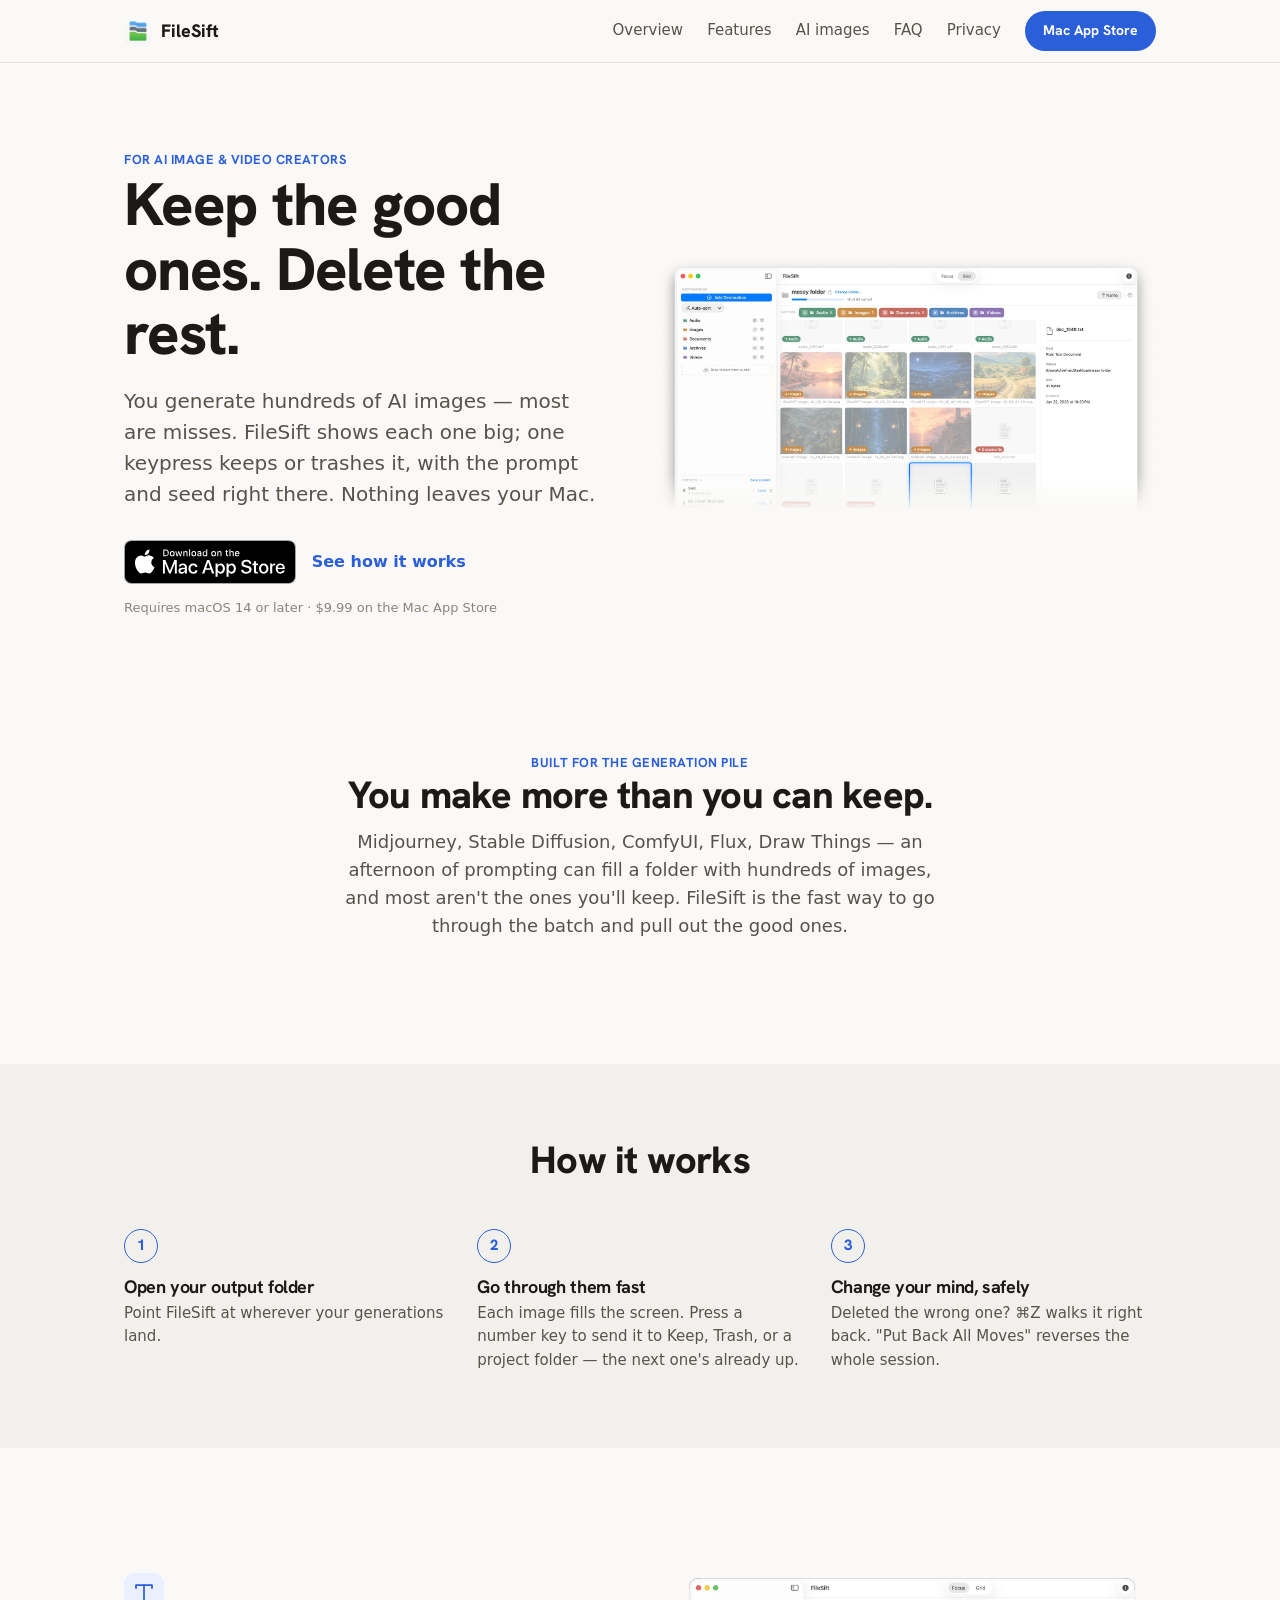
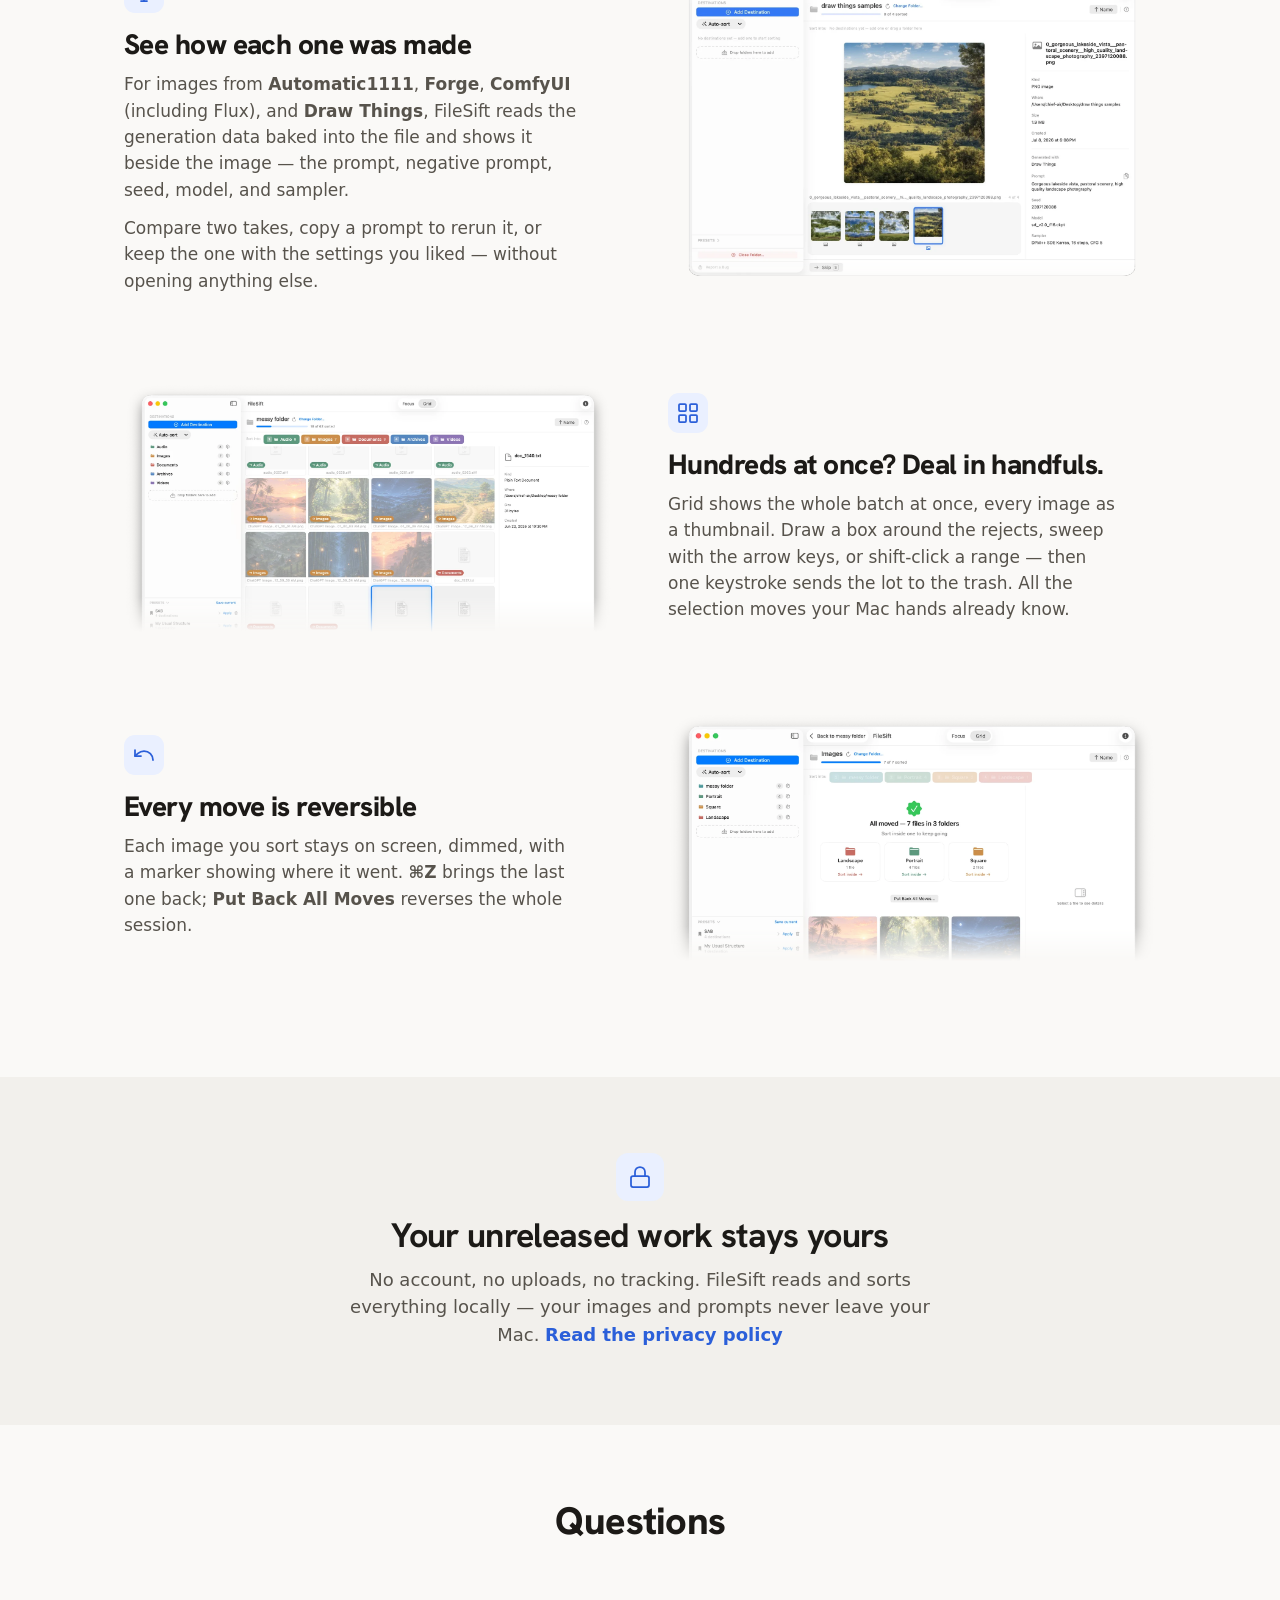
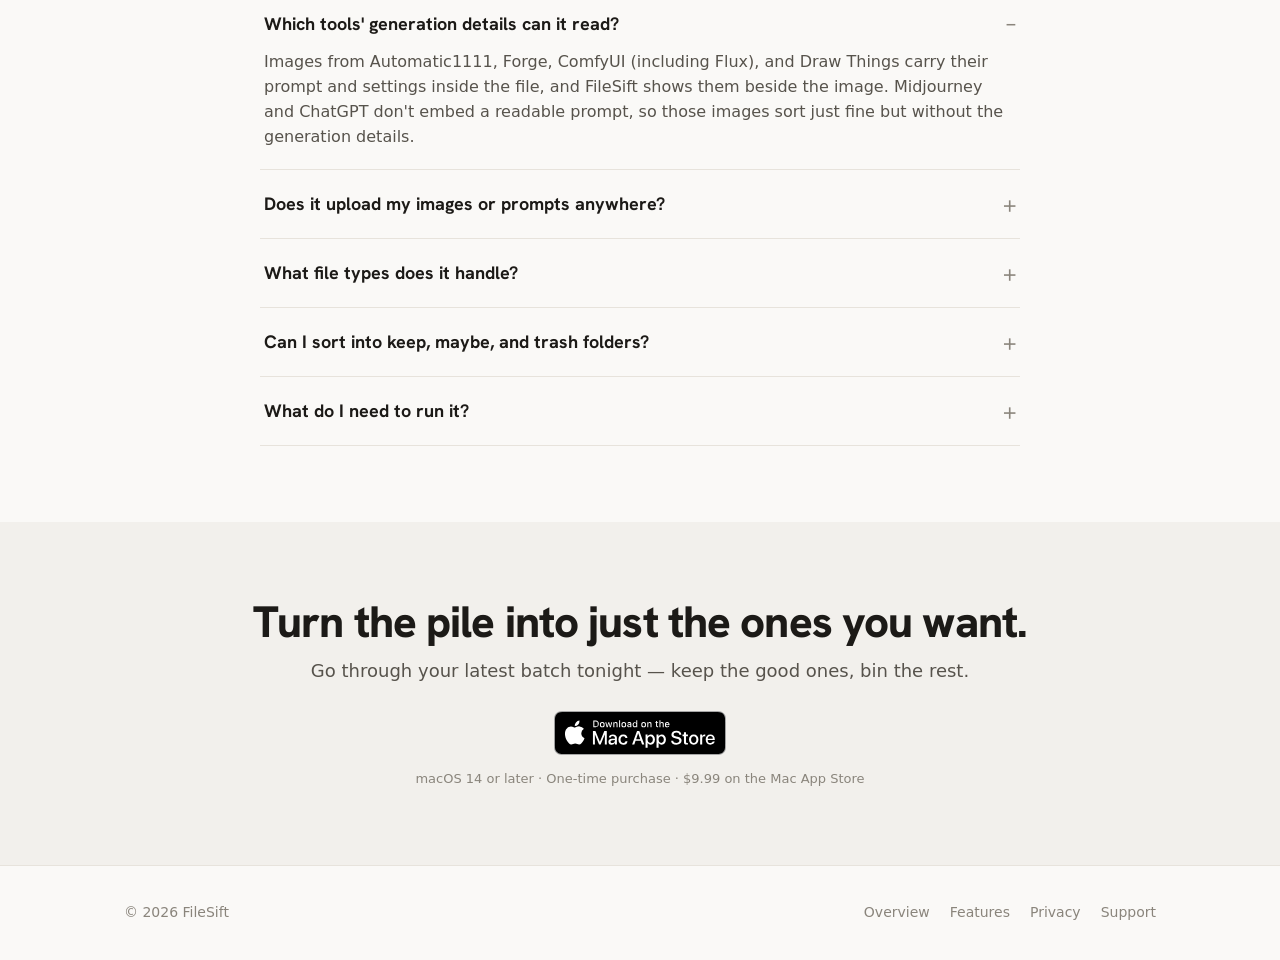
==== ai-generations.html @ 31d43a16 "Publish AI-images landing page + nav link + sitemap entry Co-Authored-By: Claude Fable 5 <noreply@an" ====
<!DOCTYPE html>
<html lang="en">
<head>
<meta charset="UTF-8">
<meta name="viewport" content="width=device-width, initial-scale=1.0">
<title>FileSift — Sort your AI image generations on your Mac</title>
<meta name="description" content="A fast Mac app for going through AI image generations: keep the good ones, delete the rest with a keypress, and see each image's prompt, seed, and model as you go. Works with Automatic1111, ComfyUI, and Draw Things.">
<meta property="og:title" content="Sort your AI image generations on your Mac — FileSift">
<meta property="og:description" content="Keep the good ones, delete the rest — one keypress each, with the prompt and seed right there. Nothing leaves your Mac.">
<meta property="og:type" content="website">
<meta property="og:url" content="https://filesiftapp.com/ai-generations.html">
<meta property="og:image" content="https://filesiftapp.com/icon.png">
<link rel="canonical" href="https://filesiftapp.com/ai-generations.html">
<link rel="icon" href="favicon.ico" sizes="any">
<link rel="icon" type="image/png" sizes="32x32" href="favicon-32x32.png">
<link rel="icon" type="image/png" sizes="16x16" href="favicon-16x16.png">
<link rel="apple-touch-icon" href="apple-touch-icon.png">
<link rel="manifest" href="site.webmanifest">
<link rel="preconnect" href="https://fonts.googleapis.com">
<link rel="preconnect" href="https://fonts.gstatic.com" crossorigin>
<link href="https://fonts.googleapis.com/css2?family=Hanken+Grotesk:wght@500;600;700;800&display=swap" rel="stylesheet">
<link rel="stylesheet" href="styles.css">
<script type="application/ld+json">
{
  "@context": "https://schema.org",
  "@type": "FAQPage",
  "mainEntity": [
    {
      "@type": "Question",
      "name": "Which tools' generation details can it read?",
      "acceptedAnswer": {
        "@type": "Answer",
        "text": "Images from Automatic1111, Forge, ComfyUI (including Flux), and Draw Things carry their prompt and settings inside the file, and FileSift shows them beside the image. Midjourney and ChatGPT don't embed a readable prompt, so those images sort just fine but without the generation details."
      }
    },
    {
      "@type": "Question",
      "name": "Does it upload my images or prompts anywhere?",
      "acceptedAnswer": {
        "@type": "Answer",
        "text": "No. Everything is read and sorted on your Mac. Nothing is sent, tracked, or stored off your device — your prompts and unreleased work stay yours."
      }
    },
    {
      "@type": "Question",
      "name": "What file types does it handle?",
      "acceptedAnswer": {
        "@type": "Answer",
        "text": "PNG and JPEG generations with rich previews, plus video (MP4/MOV) and any other file that happens to be in the folder."
      }
    },
    {
      "@type": "Question",
      "name": "Can I sort into keep, maybe, and trash folders?",
      "acceptedAnswer": {
        "@type": "Answer",
        "text": "Yes. Set up your destination folders once (you can save them as a preset), then a single number key sends each image where it goes."
      }
    },
    {
      "@type": "Question",
      "name": "What do I need to run it?",
      "acceptedAnswer": {
        "@type": "Answer",
        "text": "A Mac running macOS 14 (Sonoma) or later."
      }
    }
  ]
}
</script>
</head>
<body>

<header class="nav">
  <div class="wrap">
    <a class="brand" href="/">
      <img class="brand-icon" src="icon.png" width="28" height="28" alt="">
      FileSift
    </a>
    <nav>
      <a href="index.html">Overview</a>
      <a href="features.html">Features</a>
      <a href="ai-generations.html" aria-current="page">AI images</a>
      <a href="#faq">FAQ</a>
      <a href="privacy.html">Privacy</a>
      <a class="btn small" href="https://apps.apple.com/us/app/filesift/id6783454559" target="_blank" rel="noopener">Mac App Store</a>
    </nav>
  </div>
</header>

<main>
  <!-- Hero -->
  <section class="hero">
    <div class="wrap">
      <div>
        <span class="eyebrow">For AI image &amp; video creators</span>
        <h1>Keep the good ones. Delete the rest.</h1>
        <p class="sub">You generate hundreds of AI images — most are misses. FileSift shows each one big; one keypress keeps or trashes it, with the prompt and seed right there. Nothing leaves your Mac.</p>
        <div class="cta" id="download">
          <a class="mas-badge" href="https://apps.apple.com/us/app/filesift/id6783454559" aria-label="Download FileSift on the Mac App Store" target="_blank" rel="noopener">
          <picture>
            <source srcset="img/mac-app-store-white.svg" media="(prefers-color-scheme: dark)">
            <img src="img/mac-app-store-black.svg" alt="Download on the Mac App Store" width="156" height="40">
          </picture>
        </a>
          <a class="link-arrow" href="#how">See how it works</a>
        </div>
        <p class="note">Requires macOS 14 or later · $9.99 on the Mac App Store</p>
      </div>

      <div>
        <img class="appshot" src="shot-grid.webp" alt="FileSift in Grid view — a folder of AI-generated images shown as a grid of thumbnails, several already sorted and dimmed with markers showing where each went">
      </div>
    </div>
  </section>

  <!-- Intro: the pile -->
  <section id="ways">
    <div class="wrap">
      <div class="section-head">
        <span class="eyebrow">Built for the generation pile</span>
        <h2>You make more than you can keep.</h2>
        <p>Midjourney, Stable Diffusion, ComfyUI, Flux, Draw Things — an afternoon of prompting can fill a folder with hundreds of images, and most aren't the ones you'll keep. FileSift is the fast way to go through the batch and pull out the good ones.</p>
      </div>
    </div>
  </section>

  <!-- How it works -->
  <section id="how" class="alt">
    <div class="wrap">
      <div class="section-head"><h2>How it works</h2></div>
      <div class="steps">
        <div class="step"><div class="num">1</div><h3>Open your output folder</h3><p>Point FileSift at wherever your generations land.</p></div>
        <div class="step"><div class="num">2</div><h3>Go through them fast</h3><p>Each image fills the screen. Press a number key to send it to Keep, Trash, or a project folder — the next one's already up.</p></div>
        <div class="step"><div class="num">3</div><h3>Change your mind, safely</h3><p>Deleted the wrong one? ⌘Z walks it right back. "Put Back All Moves" reverses the whole session.</p></div>
      </div>
    </div>
  </section>

  <!-- Value rows -->
  <section>
    <div class="wrap">
      <!-- THE differentiator -->
      <div class="row">
        <div class="row-text">
          <div class="ic"><svg class="icon" viewBox="0 0 24 24"><path d="M4 7V4h16v3"/><path d="M9 20h6"/><path d="M12 4v16"/></svg></div>
          <h3>See how each one was made</h3>
          <p>For images from <strong>Automatic1111</strong>, <strong>Forge</strong>, <strong>ComfyUI</strong> (including Flux), and <strong>Draw Things</strong>, FileSift reads the generation data baked into the file and shows it beside the image — the prompt, negative prompt, seed, model, and sampler.</p>
          <p>Compare two takes, copy a prompt to rerun it, or keep the one with the settings you liked — without opening anything else.</p>
        </div>
        <div class="row-visual"><img class="appshot" src="shot-metadata.webp" alt="FileSift in Focus view — a landscape generated in Draw Things shown large, with a 'Generated with' panel beside it listing the prompt, seed, model, and sampler"></div>
      </div>

      <div class="row">
        <div class="row-text">
          <div class="ic"><svg class="icon" viewBox="0 0 24 24"><rect width="7" height="7" x="3" y="3" rx="1"/><rect width="7" height="7" x="14" y="3" rx="1"/><rect width="7" height="7" x="14" y="14" rx="1"/><rect width="7" height="7" x="3" y="14" rx="1"/></svg></div>
          <h3>Hundreds at once? Deal in handfuls.</h3>
          <p>Grid shows the whole batch at once, every image as a thumbnail. Draw a box around the rejects, sweep with the arrow keys, or shift-click a range — then one keystroke sends the lot to the trash. All the selection moves your Mac hands already know.</p>
        </div>
        <div class="row-visual"><img class="appshot" src="shot-grid.webp" alt="FileSift in Grid view — AI generations shown as a grid of thumbnails, a group selected and about to be sorted in one move"></div>
      </div>

      <div class="row">
        <div class="row-text">
          <div class="ic"><svg class="icon" viewBox="0 0 24 24"><path d="M3 7v6h6"/><path d="M21 17a9 9 0 0 0-9-9 9 9 0 0 0-6 2.3L3 13"/></svg></div>
          <h3>Every move is reversible</h3>
          <p>Each image you sort stays on screen, dimmed, with a marker showing where it went. <strong>⌘Z</strong> brings the last one back; <strong>Put Back All Moves</strong> reverses the whole session.</p>
        </div>
        <div class="row-visual"><img class="appshot" src="shot-done.webp" alt="FileSift showing 'All moved' with folder cards above the dimmed markers of the sorted images"></div>
      </div>
    </div>
  </section>

  <!-- Privacy -->
  <section class="alt">
    <div class="wrap privacy">
      <div class="ic"><svg class="icon" viewBox="0 0 24 24"><rect width="18" height="11" x="3" y="11" rx="2"/><path d="M7 11V7a5 5 0 0 1 10 0v4"/></svg></div>
      <h2>Your unreleased work stays yours</h2>
      <p>No account, no uploads, no tracking. FileSift reads and sorts everything locally — your images and prompts never leave your Mac. <a class="link-arrow" href="privacy.html">Read the privacy policy</a></p>
    </div>
  </section>

  <!-- FAQ -->
  <section id="faq">
    <div class="wrap">
      <div class="section-head"><h2>Questions</h2></div>
      <div class="faq">
        <details open><summary>Which tools' generation details can it read?</summary><p>Images from Automatic1111, Forge, ComfyUI (including Flux), and Draw Things carry their prompt and settings inside the file, and FileSift shows them beside the image. Midjourney and ChatGPT don't embed a readable prompt, so those images sort just fine but without the generation details.</p></details>
        <details><summary>Does it upload my images or prompts anywhere?</summary><p>No. Everything is read and sorted on your Mac. Nothing is sent, tracked, or stored off your device — your prompts and unreleased work stay yours.</p></details>
        <details><summary>What file types does it handle?</summary><p>PNG and JPEG generations with rich previews, plus video (MP4/MOV) and any other file that happens to be in the folder.</p></details>
        <details><summary>Can I sort into keep, maybe, and trash folders?</summary><p>Yes. Set up your destination folders once (you can save them as a preset), then a single number key sends each image where it goes.</p></details>
        <details><summary>What do I need to run it?</summary><p>A Mac running macOS 14 (Sonoma) or later.</p></details>
      </div>
    </div>
  </section>

  <!-- Final CTA -->
  <section class="alt">
    <div class="wrap final">
      <h2>Turn the pile into just the ones you want.</h2>
      <p>Go through your latest batch tonight — keep the good ones, bin the rest.</p>
      <div class="cta">
        <a class="mas-badge" href="https://apps.apple.com/us/app/filesift/id6783454559" aria-label="Download FileSift on the Mac App Store" target="_blank" rel="noopener">
          <picture>
            <source srcset="img/mac-app-store-white.svg" media="(prefers-color-scheme: dark)">
            <img src="img/mac-app-store-black.svg" alt="Download on the Mac App Store" width="156" height="40">
          </picture>
        </a>
      </div>
      <p class="note">macOS 14 or later · One-time purchase · $9.99 on the Mac App Store</p>
    </div>
  </section>
</main>

<footer class="site">
  <div class="wrap">
    <span>© 2026 FileSift</span>
    <nav>
      <a href="index.html">Overview</a>
      <a href="features.html">Features</a>
      <a href="privacy.html">Privacy</a>
      <a href="mailto:filesiftapp@fastmail.com">Support</a>
    </nav>
  </div>
</footer>

</body>
</html>
---- styles.css ----
/* FileSift marketing site — calm & native, flat single-blue accent.
   See FileSift-Web-Design-System.md. No gradients, no emoji icons. */
:root {
  --paper: #FAF9F7;
  --surface: #FFFFFF;
  --surface-alt: #F2F0EC;
  --ink: #1C1A17;
  --ink-soft: #57534C;
  --ink-faint: #8A857C;
  --line: #E7E3DC;
  --accent: #2B5FD9;
  --accent-press: #1F49B0;
  --accent-wash: #EAF0FF;
  --radius: 16px;
  --radius-sm: 12px;
  --maxw: 1080px;
  --shadow-sm: 0 1px 2px rgba(20,18,15,.06);
  --shadow-card: 0 1px 3px rgba(20,18,15,.06), 0 10px 30px rgba(20,18,15,.06);
  --font-display: "Hanken Grotesk", -apple-system, system-ui, sans-serif;
  --font-body: -apple-system, BlinkMacSystemFont, "SF Pro Text", system-ui, sans-serif;
}
@media (prefers-color-scheme: dark) {
  :root {
    --paper: #141312; --surface: #1C1B19; --surface-alt: #211F1C;
    --ink: #F3F1EC; --ink-soft: #B8B4AC; --ink-faint: #8A8077;
    --line: #312E2A; --accent: #5B86F0; --accent-press: #3E6BDB; --accent-wash: #1A2540;
    --shadow-card: 0 1px 3px rgba(0,0,0,.4), 0 10px 30px rgba(0,0,0,.45);
  }
}
* { box-sizing: border-box; margin: 0; padding: 0; }
html { scroll-behavior: smooth; }
body {
  font-family: var(--font-body); background: var(--paper); color: var(--ink);
  line-height: 1.55; -webkit-font-smoothing: antialiased; text-rendering: optimizeLegibility;
}
a { color: inherit; text-decoration: none; }
h1, h2, h3 { font-family: var(--font-display); letter-spacing: -0.02em; line-height: 1.08; font-weight: 700; }
.wrap { max-width: var(--maxw); margin: 0 auto; padding: 0 24px; }
.eyebrow { font-family: var(--font-display); font-weight: 700; font-size: 13px; letter-spacing: .04em; text-transform: uppercase; color: var(--accent); }

/* icons */
.icon { width: 24px; height: 24px; stroke: currentColor; stroke-width: 1.75; fill: none; stroke-linecap: round; stroke-linejoin: round; }

/* nav */
header.nav { position: sticky; top: 0; z-index: 50; background: color-mix(in srgb, var(--paper) 82%, transparent); backdrop-filter: saturate(180%) blur(12px); -webkit-backdrop-filter: saturate(180%) blur(12px); border-bottom: 1px solid var(--line); }
.nav .wrap { display: flex; align-items: center; gap: 20px; height: 62px; min-width: 0; }
.brand { display: flex; align-items: center; gap: 9px; flex-shrink: 0; margin-right: auto; font-family: var(--font-display); font-weight: 800; font-size: 18px; }
.brand-icon { width: 28px; height: 28px; border-radius: 7px; display: block; }
.nav nav { margin-left: auto; display: flex; gap: 24px; align-items: center; }
.nav nav a:not(.btn) { color: var(--ink-soft); font-size: 15px; font-weight: 500; }
.nav nav a:not(.btn):hover { color: var(--ink); }
/* On narrow screens the brand + two links + CTA cram the fixed-height row.
   Drop the secondary text links and keep brand + the Mac App Store button. */
@media (max-width: 860px) {
  .nav .wrap { gap: 10px; }
  .nav nav { gap: 12px; margin-left: 0; }
  /* Drop the text links; keep brand + the App Store button, which stays on one line. */
  .nav nav a:not(.btn) { display: none; }
}
@media (max-width: 480px) {
  /* On phones even brand + pill can overflow; the hero badge is the CTA here. */
  .nav nav a.btn { display: none; }
}

/* buttons */
.btn { display: inline-flex; align-items: center; gap: 8px; font-family: var(--font-display); font-weight: 700; font-size: 15px; padding: 11px 20px; border-radius: 980px; background: var(--accent); color: #fff; white-space: nowrap; flex-shrink: 0; transition: background .15s, transform .08s; }
.btn:hover { background: var(--accent-press); }
.btn:active { transform: scale(.98); }
.btn.small { padding: 9px 18px; font-size: 14px; }
.link-arrow { color: var(--accent); font-weight: 600; display: inline-flex; align-items: center; gap: 5px; }
.link-arrow:hover { gap: 9px; }
a:focus-visible, button:focus-visible { outline: 2px solid var(--accent); outline-offset: 3px; border-radius: 6px; }

/* Mac App Store badge — official Apple lockup (black on light, white on dark) */
.mas-badge { display: inline-flex; }
.mas-badge img { height: 44px; width: auto; display: block; }
@media (max-width: 400px) { .mas-badge img { height: 40px; } }

/* hero */
.hero { padding: 84px 0 56px; }
.hero .wrap { display: grid; grid-template-columns: 1fr 1.05fr; gap: 56px; align-items: center; }
.hero h1 { font-size: clamp(40px, 5.2vw, 60px); font-weight: 800; }
.hero p.sub { font-size: clamp(17px, 1.6vw, 20px); color: var(--ink-soft); margin-top: 20px; max-width: 46ch; }
.hero .cta { margin-top: 30px; display: flex; gap: 16px; align-items: center; flex-wrap: wrap; }
.hero .note { margin-top: 14px; font-size: 13px; color: var(--ink-faint); }
@media (max-width: 820px) { .hero .wrap { grid-template-columns: 1fr; gap: 36px; } .hero { padding: 56px 0 40px; } }

/* window-framed visual */
.shot { border-radius: 14px; border: 1px solid var(--line); box-shadow: var(--shadow-card); overflow: hidden; background: var(--surface); }
.shot svg, .shot img { display: block; width: 100%; height: auto; }
.shot-cap { text-align: center; font-size: 12px; color: var(--ink-faint); margin-top: 10px; }
/* full-window screenshots carry their own macOS shadow + rounded corners, so they
   float directly on the page rather than sitting in the bordered .shot frame */
.appshot { display: block; width: 100%; height: auto;
  /* The captures are wide window crops that end mid-content; fade the hard bottom
     edge into the page so it reads as "peeking up," not clipped. */
  -webkit-mask-image: linear-gradient(to bottom, #000 86%, transparent 100%);
          mask-image: linear-gradient(to bottom, #000 86%, transparent 100%); }

/* sections */
section { padding: 76px 0; }
section.alt { background: var(--surface-alt); }
.section-head { max-width: 60ch; margin: 0 auto 48px; text-align: center; }
.section-head h2 { font-size: clamp(28px, 3.4vw, 38px); font-weight: 800; }
.section-head p { color: var(--ink-soft); font-size: 18px; margin-top: 12px; }

/* two-ways (move or tag) */
.duo { display: grid; grid-template-columns: 1fr 1fr; gap: 24px; }
.duo .panel { background: var(--surface); border: 1px solid var(--line); border-radius: var(--radius); padding: 32px; box-shadow: var(--shadow-sm); }
.duo .ic { width: 46px; height: 46px; border-radius: 12px; background: var(--accent-wash); color: var(--accent); display: grid; place-items: center; margin-bottom: 18px; }
.duo h3 { font-size: 21px; }
.duo p { color: var(--ink-soft); margin-top: 10px; font-size: 16px; }
@media (max-width: 720px) { .duo { grid-template-columns: 1fr; } }

/* steps */
.steps { display: grid; grid-template-columns: repeat(3, 1fr); gap: 28px; }
.step .num { font-family: var(--font-display); font-weight: 800; font-size: 15px; color: var(--accent); width: 34px; height: 34px; border: 1.5px solid var(--accent); border-radius: 50%; display: grid; place-items: center; margin-bottom: 14px; }
.step h3 { font-size: 18px; }
.step p { color: var(--ink-soft); margin-top: 6px; font-size: 15px; }
@media (max-width: 720px) { .steps { grid-template-columns: 1fr; gap: 22px; } }

/* feature rows (alternating) */
.row { display: grid; grid-template-columns: 1fr 1fr; gap: 56px; align-items: center; padding: 40px 0; }
.row:nth-child(even) .row-text { order: 2; }
.row .ic { width: 40px; height: 40px; border-radius: 11px; background: var(--accent-wash); color: var(--accent); display: grid; place-items: center; margin-bottom: 16px; }
.row h3 { font-size: clamp(22px, 2.4vw, 28px); font-weight: 800; }
.row p { color: var(--ink-soft); font-size: 17px; margin-top: 12px; max-width: 42ch; }
.row .reassure { font-size: 14px; color: var(--ink-faint); margin-top: 14px; }
@media (max-width: 820px) { .row { grid-template-columns: 1fr; gap: 28px; padding: 28px 0; } .row:nth-child(even) .row-text { order: 0; } }

/* privacy band */
.privacy { text-align: center; }
.privacy .ic { display: inline-grid; place-items: center; width: 48px; height: 48px; border-radius: 12px; background: var(--accent-wash); color: var(--accent); margin-bottom: 16px; }
.privacy h2 { font-size: clamp(26px, 3vw, 34px); }
.privacy p { color: var(--ink-soft); font-size: 18px; margin: 12px auto 0; max-width: 52ch; }

/* faq */
.faq { max-width: 760px; margin: 0 auto; }
.faq details { border-bottom: 1px solid var(--line); padding: 20px 4px; }
.faq summary { font-family: var(--font-display); font-weight: 700; font-size: 18px; cursor: pointer; list-style: none; display: flex; justify-content: space-between; align-items: center; gap: 16px; }
.faq summary::-webkit-details-marker { display: none; }
.faq summary::after { content: "+"; color: var(--ink-faint); font-weight: 400; font-size: 24px; line-height: 1; }
.faq details[open] summary::after { content: "\2013"; }
.faq p { color: var(--ink-soft); margin-top: 12px; font-size: 16px; }

/* final cta */
.final { text-align: center; }
.final h2 { font-size: clamp(30px, 4vw, 44px); font-weight: 800; }
.final p { color: var(--ink-soft); font-size: 18px; margin-top: 12px; }
.final .cta { margin-top: 26px; display: flex; justify-content: center; }
.final .note { margin-top: 14px; font-size: 13px; color: var(--ink-faint); }

/* features page */
.page-intro { text-align: center; padding: 84px 0 8px; }
.page-intro .eyebrow { display: block; margin-bottom: 14px; }
.page-intro h1 { font-size: clamp(36px, 4.8vw, 54px); font-weight: 800; }
.page-intro p { color: var(--ink-soft); font-size: clamp(17px, 1.6vw, 20px); margin: 16px auto 0; max-width: 52ch; }
.page-intro .cta { margin-top: 28px; display: flex; justify-content: center; gap: 16px; align-items: center; flex-wrap: wrap; }
.page-intro .note { margin-top: 14px; font-size: 13px; color: var(--ink-faint); }

.feature-grid { display: grid; grid-template-columns: repeat(3, 1fr); gap: 22px; }
.feat { background: var(--surface); border: 1px solid var(--line); border-radius: var(--radius-sm); padding: 24px; box-shadow: var(--shadow-sm); }
.feat .ic { width: 38px; height: 38px; border-radius: 10px; background: var(--accent-wash); color: var(--accent); display: grid; place-items: center; margin-bottom: 14px; }
.feat .icon { width: 22px; height: 22px; }
.feat h3 { font-size: 17px; font-weight: 700; }
.feat p { color: var(--ink-soft); margin-top: 7px; font-size: 15px; }
@media (max-width: 860px) { .feature-grid { grid-template-columns: 1fr 1fr; } }
@media (max-width: 560px) { .feature-grid { grid-template-columns: 1fr; } }

/* compact enumerated list (the thorough groups) */
.more-grid { display: grid; grid-template-columns: 1fr 1fr; gap: 0 48px; max-width: 880px; margin: 0 auto; }
.more-grid .item { display: flex; gap: 13px; padding: 16px 0; border-top: 1px solid var(--line); align-items: flex-start; }
.more-grid .item .icon { width: 20px; height: 20px; flex: none; color: var(--accent); margin-top: 2px; }
.more-grid .item h3 { font-size: 16px; font-weight: 700; font-family: var(--font-display); }
.more-grid .item p { color: var(--ink-soft); font-size: 15px; margin-top: 3px; }
@media (max-width: 720px) { .more-grid { grid-template-columns: 1fr; } }

/* doc page */
.doc { max-width: 720px; margin: 0 auto; padding: 64px 0; }
.doc h1 { font-size: 38px; }
.doc .updated { color: var(--ink-faint); margin-top: 6px; }
.doc h2 { font-size: 21px; margin-top: 34px; }
.doc p { margin-top: 12px; color: var(--ink); }
.doc a { color: var(--accent); }

/* footer */
footer.site { border-top: 1px solid var(--line); padding: 36px 0; color: var(--ink-faint); font-size: 14px; }
footer.site .wrap { display: flex; flex-wrap: wrap; gap: 16px; justify-content: space-between; align-items: center; }
footer.site nav { display: flex; gap: 20px; }
footer.site a:hover { color: var(--ink); }

@media (prefers-reduced-motion: reduce) { * { scroll-behavior: auto !important; transition: none !important; } }
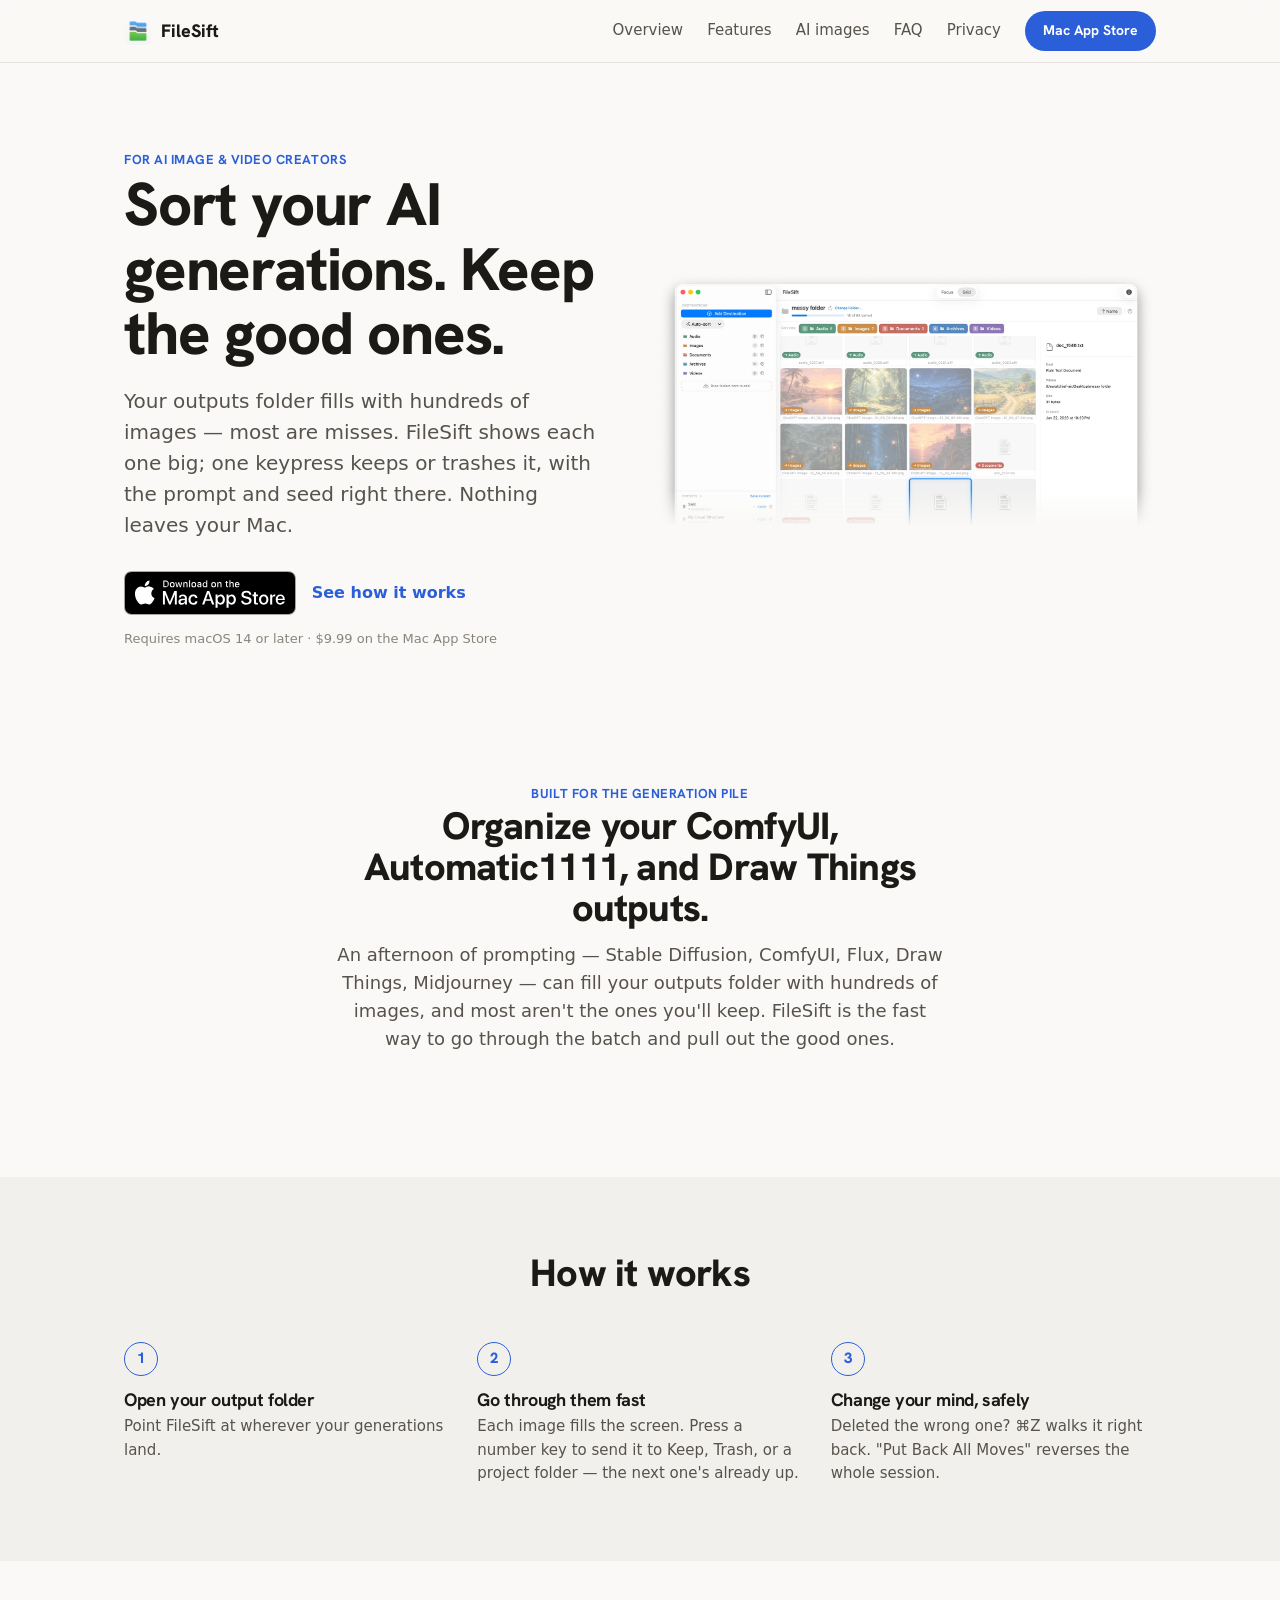
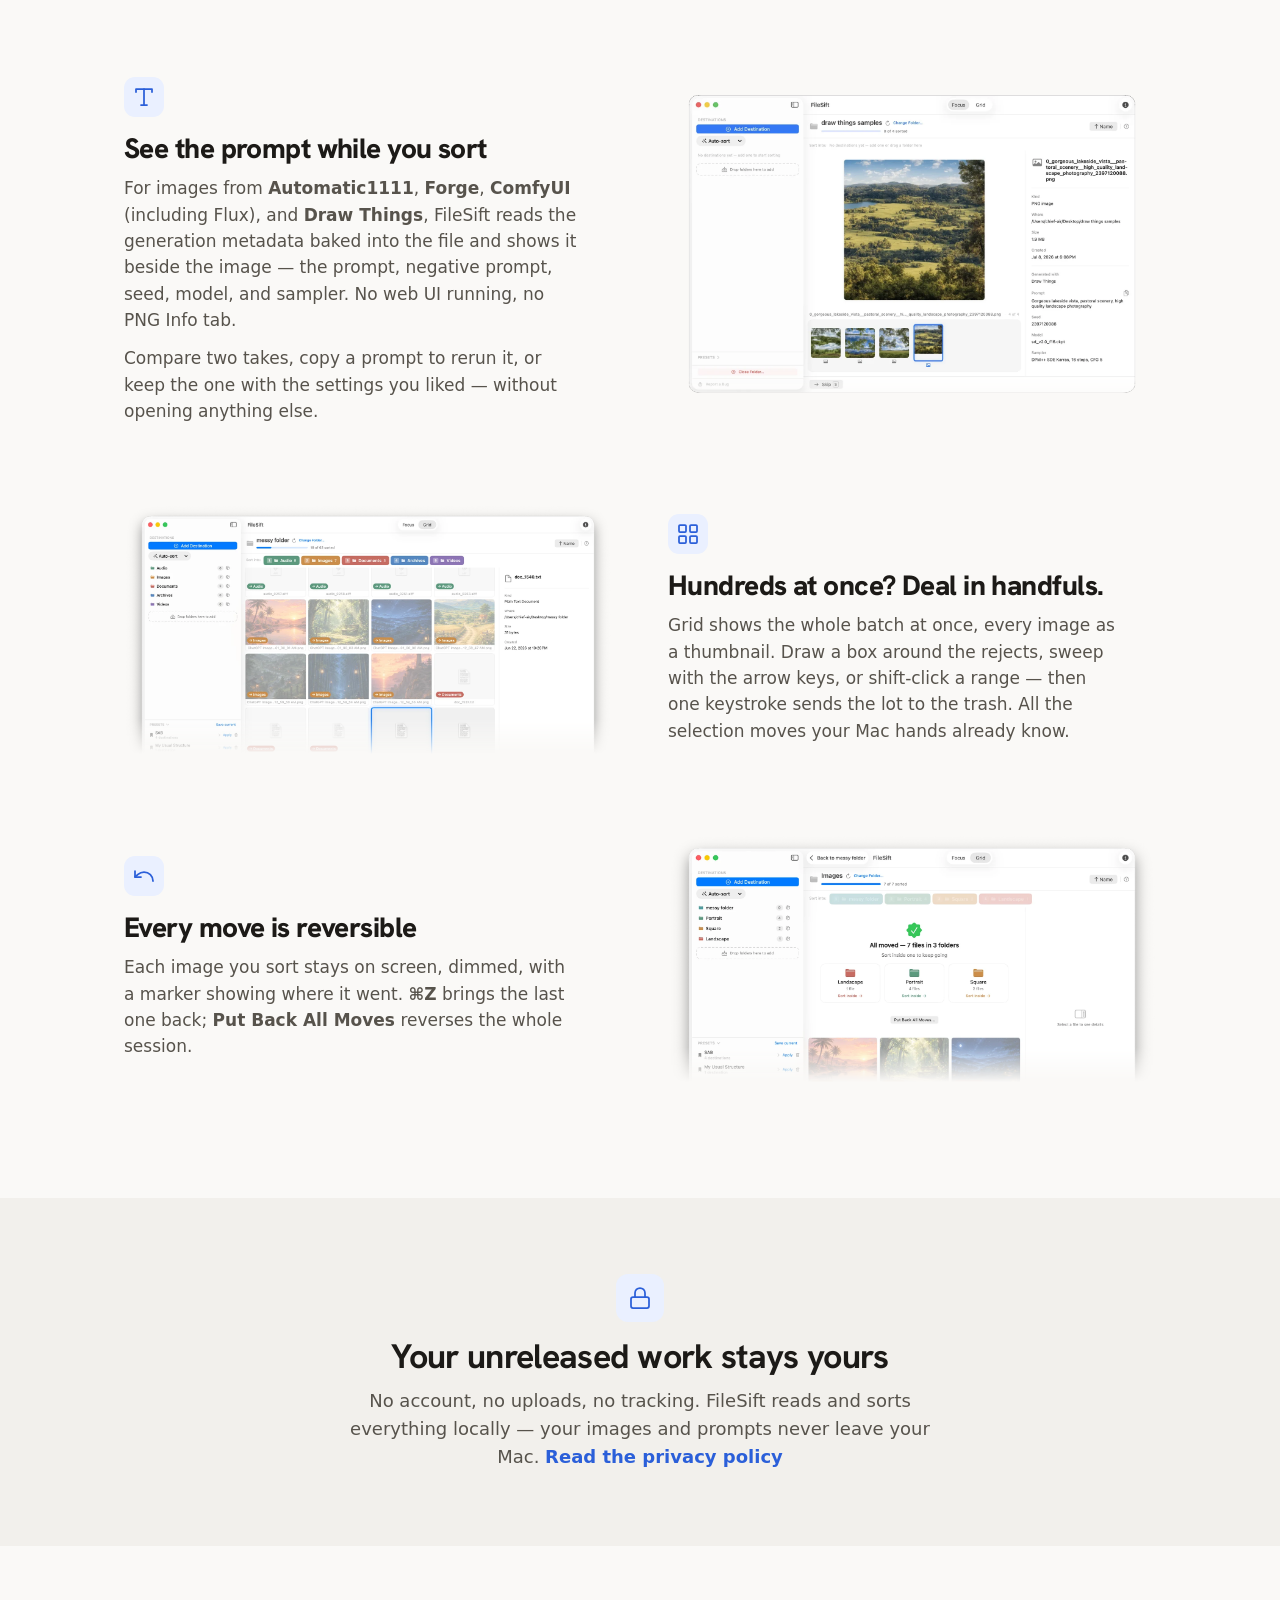
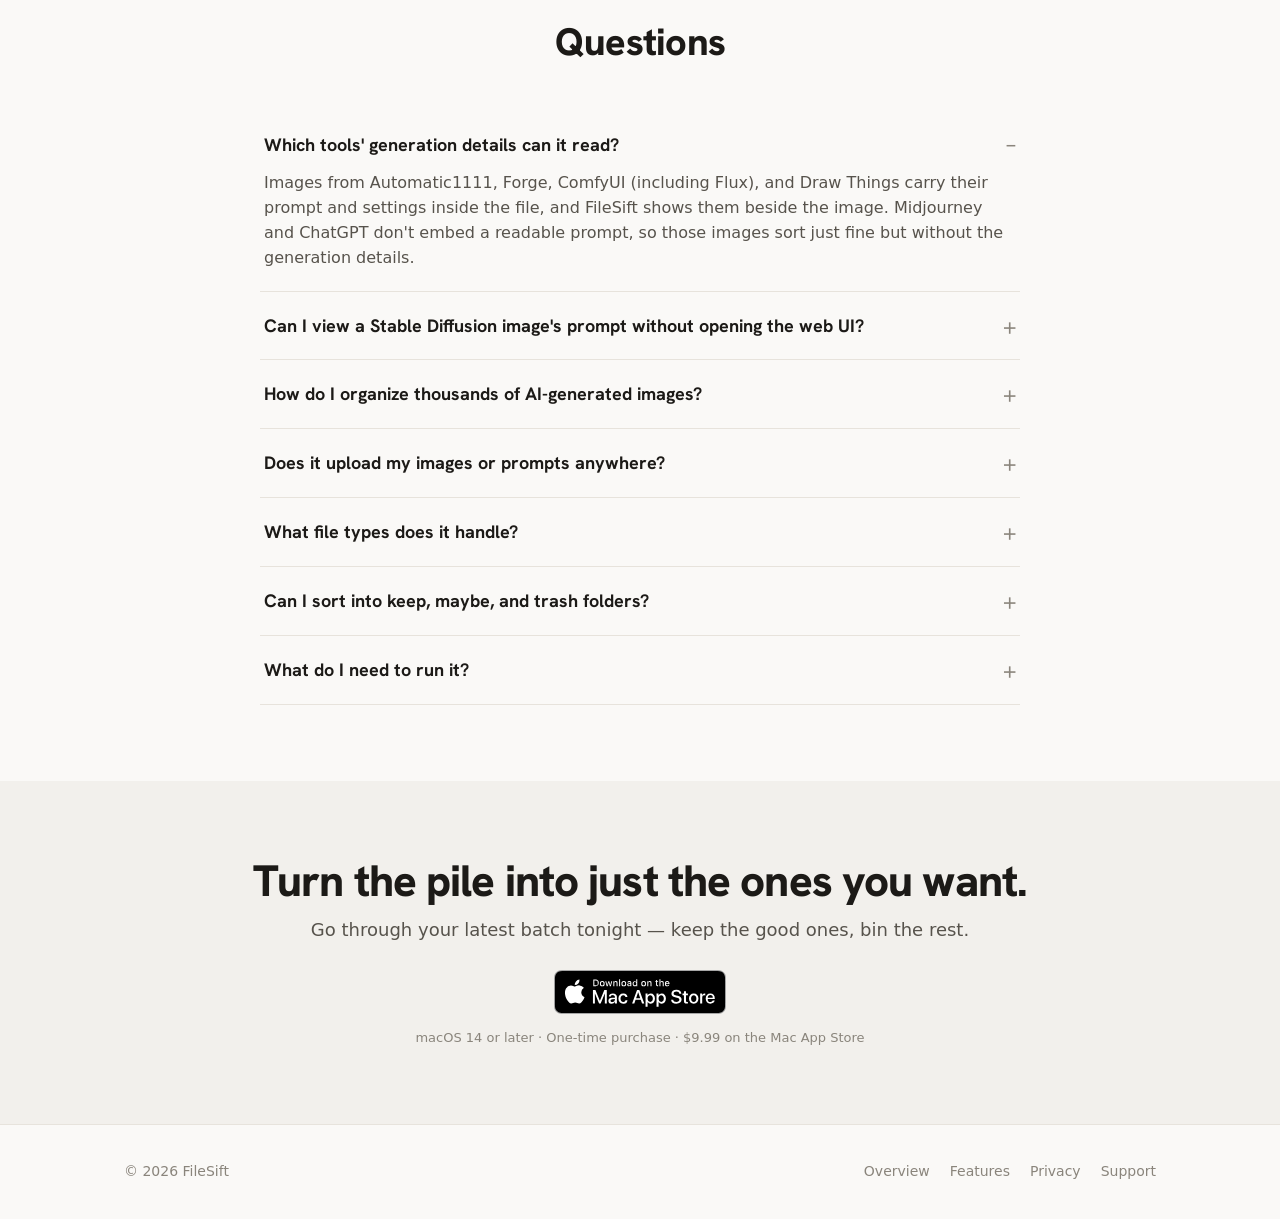
==== commit 5d7c1380: "Add Google Analytics; AI page targets output-organizing queries Co-Authored-By: Claude Fable 5 <nore" ====
--- a/ai-generations.html
+++ b/ai-generations.html
@@ -3,9 +3,9 @@
 <head>
 <meta charset="UTF-8">
 <meta name="viewport" content="width=device-width, initial-scale=1.0">
-<title>FileSift — Sort your AI image generations on your Mac</title>
-<meta name="description" content="A fast Mac app for going through AI image generations: keep the good ones, delete the rest with a keypress, and see each image's prompt, seed, and model as you go. Works with Automatic1111, ComfyUI, and Draw Things.">
-<meta property="og:title" content="Sort your AI image generations on your Mac — FileSift">
+<title>FileSift — Sort &amp; organize your AI image generations on Mac</title>
+<meta name="description" content="A fast Mac app for organizing AI-generated images: go through your outputs folder, keep the good ones, delete the rest with a keypress — with each image's prompt, seed, and model right there. Works with Automatic1111, ComfyUI, Forge, and Draw Things.">
+<meta property="og:title" content="Sort &amp; organize your AI image generations on Mac — FileSift">
 <meta property="og:description" content="Keep the good ones, delete the rest — one keypress each, with the prompt and seed right there. Nothing leaves your Mac.">
 <meta property="og:type" content="website">
 <meta property="og:url" content="https://filesiftapp.com/ai-generations.html">
@@ -20,6 +20,8 @@
 <link rel="preconnect" href="https://fonts.gstatic.com" crossorigin>
 <link href="https://fonts.googleapis.com/css2?family=Hanken+Grotesk:wght@500;600;700;800&display=swap" rel="stylesheet">
 <link rel="stylesheet" href="styles.css">
+<link rel="preconnect" href="https://www.googletagmanager.com">
+<script src="analytics.js" defer></script>
 <script type="application/ld+json">
 {
   "@context": "https://schema.org",
@@ -31,6 +33,22 @@
       "acceptedAnswer": {
         "@type": "Answer",
         "text": "Images from Automatic1111, Forge, ComfyUI (including Flux), and Draw Things carry their prompt and settings inside the file, and FileSift shows them beside the image. Midjourney and ChatGPT don't embed a readable prompt, so those images sort just fine but without the generation details."
+      }
+    },
+    {
+      "@type": "Question",
+      "name": "Can I view a Stable Diffusion image's prompt without opening the web UI?",
+      "acceptedAnswer": {
+        "@type": "Answer",
+        "text": "Yes. FileSift reads the generation metadata straight from the PNG or JPEG file, so you can see any image's prompt, seed, model, and sampler without Automatic1111 or ComfyUI running — no PNG Info tab, no Python. It works on any folder of images in Finder."
+      }
+    },
+    {
+      "@type": "Question",
+      "name": "How do I organize thousands of AI-generated images?",
+      "acceptedAnswer": {
+        "@type": "Answer",
+        "text": "Set up a few destination folders once — Keep, Maybe, Trash, or per-project — then go through the batch with the number keys, one image per keypress, or select whole groups in the grid. Sorting a few hundred images takes minutes, every move is undoable, and your destination set can be saved as a preset for the next batch."
       }
     },
     {
@@ -94,8 +112,8 @@
     <div class="wrap">
       <div>
         <span class="eyebrow">For AI image &amp; video creators</span>
-        <h1>Keep the good ones. Delete the rest.</h1>
-        <p class="sub">You generate hundreds of AI images — most are misses. FileSift shows each one big; one keypress keeps or trashes it, with the prompt and seed right there. Nothing leaves your Mac.</p>
+        <h1>Sort your AI generations. Keep the good ones.</h1>
+        <p class="sub">Your outputs folder fills with hundreds of images — most are misses. FileSift shows each one big; one keypress keeps or trashes it, with the prompt and seed right there. Nothing leaves your Mac.</p>
         <div class="cta" id="download">
           <a class="mas-badge" href="https://apps.apple.com/us/app/filesift/id6783454559" aria-label="Download FileSift on the Mac App Store" target="_blank" rel="noopener">
           <picture>
@@ -119,8 +137,8 @@
     <div class="wrap">
       <div class="section-head">
         <span class="eyebrow">Built for the generation pile</span>
-        <h2>You make more than you can keep.</h2>
-        <p>Midjourney, Stable Diffusion, ComfyUI, Flux, Draw Things — an afternoon of prompting can fill a folder with hundreds of images, and most aren't the ones you'll keep. FileSift is the fast way to go through the batch and pull out the good ones.</p>
+        <h2>Organize your ComfyUI, Automatic1111, and Draw Things outputs.</h2>
+        <p>An afternoon of prompting — Stable Diffusion, ComfyUI, Flux, Draw Things, Midjourney — can fill your outputs folder with hundreds of images, and most aren't the ones you'll keep. FileSift is the fast way to go through the batch and pull out the good ones.</p>
       </div>
     </div>
   </section>
@@ -144,8 +162,8 @@
       <div class="row">
         <div class="row-text">
           <div class="ic"><svg class="icon" viewBox="0 0 24 24"><path d="M4 7V4h16v3"/><path d="M9 20h6"/><path d="M12 4v16"/></svg></div>
-          <h3>See how each one was made</h3>
-          <p>For images from <strong>Automatic1111</strong>, <strong>Forge</strong>, <strong>ComfyUI</strong> (including Flux), and <strong>Draw Things</strong>, FileSift reads the generation data baked into the file and shows it beside the image — the prompt, negative prompt, seed, model, and sampler.</p>
+          <h3>See the prompt while you sort</h3>
+          <p>For images from <strong>Automatic1111</strong>, <strong>Forge</strong>, <strong>ComfyUI</strong> (including Flux), and <strong>Draw Things</strong>, FileSift reads the generation metadata baked into the file and shows it beside the image — the prompt, negative prompt, seed, model, and sampler. No web UI running, no PNG Info tab.</p>
           <p>Compare two takes, copy a prompt to rerun it, or keep the one with the settings you liked — without opening anything else.</p>
         </div>
         <div class="row-visual"><img class="appshot" src="shot-metadata.webp" alt="FileSift in Focus view — a landscape generated in Draw Things shown large, with a 'Generated with' panel beside it listing the prompt, seed, model, and sampler"></div>
@@ -186,6 +204,8 @@
       <div class="section-head"><h2>Questions</h2></div>
       <div class="faq">
         <details open><summary>Which tools' generation details can it read?</summary><p>Images from Automatic1111, Forge, ComfyUI (including Flux), and Draw Things carry their prompt and settings inside the file, and FileSift shows them beside the image. Midjourney and ChatGPT don't embed a readable prompt, so those images sort just fine but without the generation details.</p></details>
+        <details><summary>Can I view a Stable Diffusion image's prompt without opening the web UI?</summary><p>Yes. FileSift reads the generation metadata straight from the PNG or JPEG file, so you can see any image's prompt, seed, model, and sampler without Automatic1111 or ComfyUI running — no PNG Info tab, no Python. It works on any folder of images in Finder.</p></details>
+        <details><summary>How do I organize thousands of AI-generated images?</summary><p>Set up a few destination folders once — Keep, Maybe, Trash, or per-project — then go through the batch with the number keys, one image per keypress, or select whole groups in the grid. Sorting a few hundred images takes minutes, every move is undoable, and your destination set can be saved as a preset for the next batch.</p></details>
         <details><summary>Does it upload my images or prompts anywhere?</summary><p>No. Everything is read and sorted on your Mac. Nothing is sent, tracked, or stored off your device — your prompts and unreleased work stay yours.</p></details>
         <details><summary>What file types does it handle?</summary><p>PNG and JPEG generations with rich previews, plus video (MP4/MOV) and any other file that happens to be in the folder.</p></details>
         <details><summary>Can I sort into keep, maybe, and trash folders?</summary><p>Yes. Set up your destination folders once (you can save them as a preset), then a single number key sends each image where it goes.</p></details>
--- a/styles.css
+++ b/styles.css
@@ -182,6 +182,7 @@
 .doc h2 { font-size: 21px; margin-top: 34px; }
 .doc p { margin-top: 12px; color: var(--ink); }
 .doc a { color: var(--accent); }
+.doc .note { margin-top: 40px; font-size: 13px; color: var(--ink-faint); }
 
 /* footer */
 footer.site { border-top: 1px solid var(--line); padding: 36px 0; color: var(--ink-faint); font-size: 14px; }
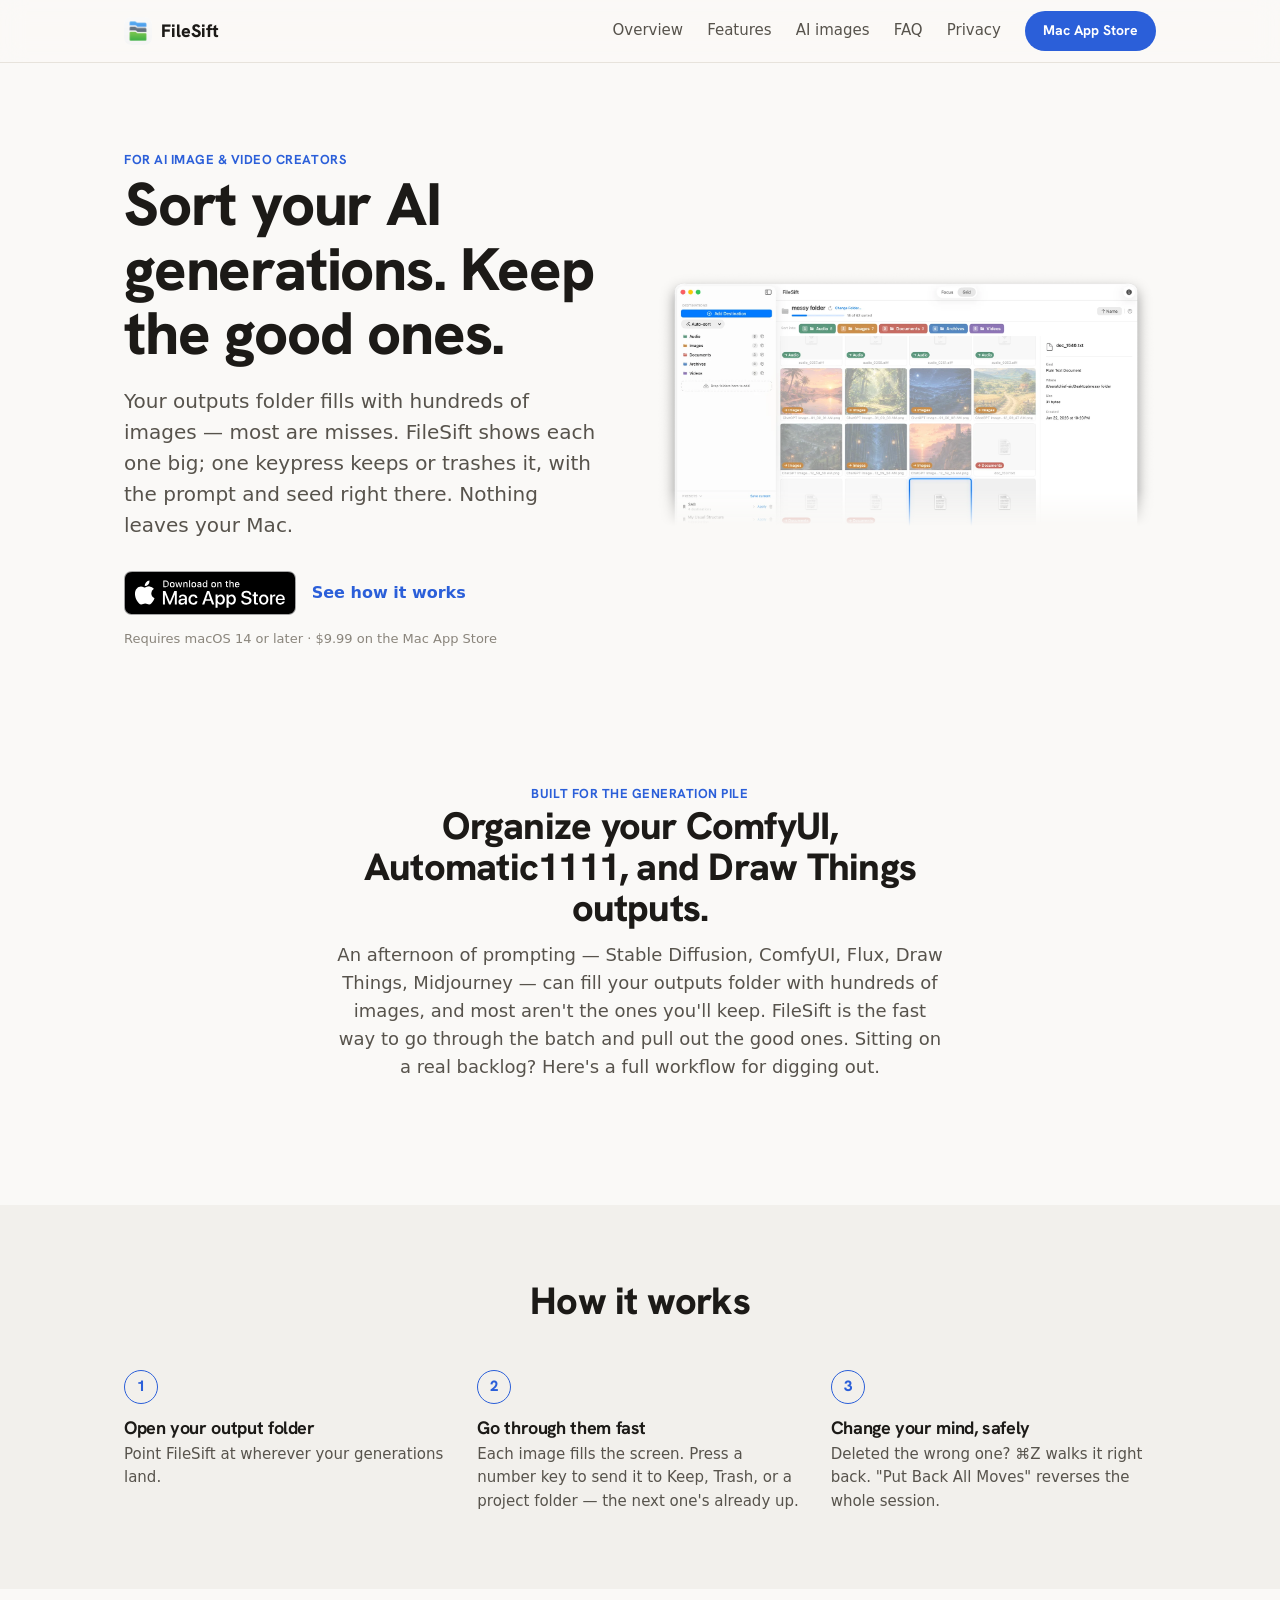
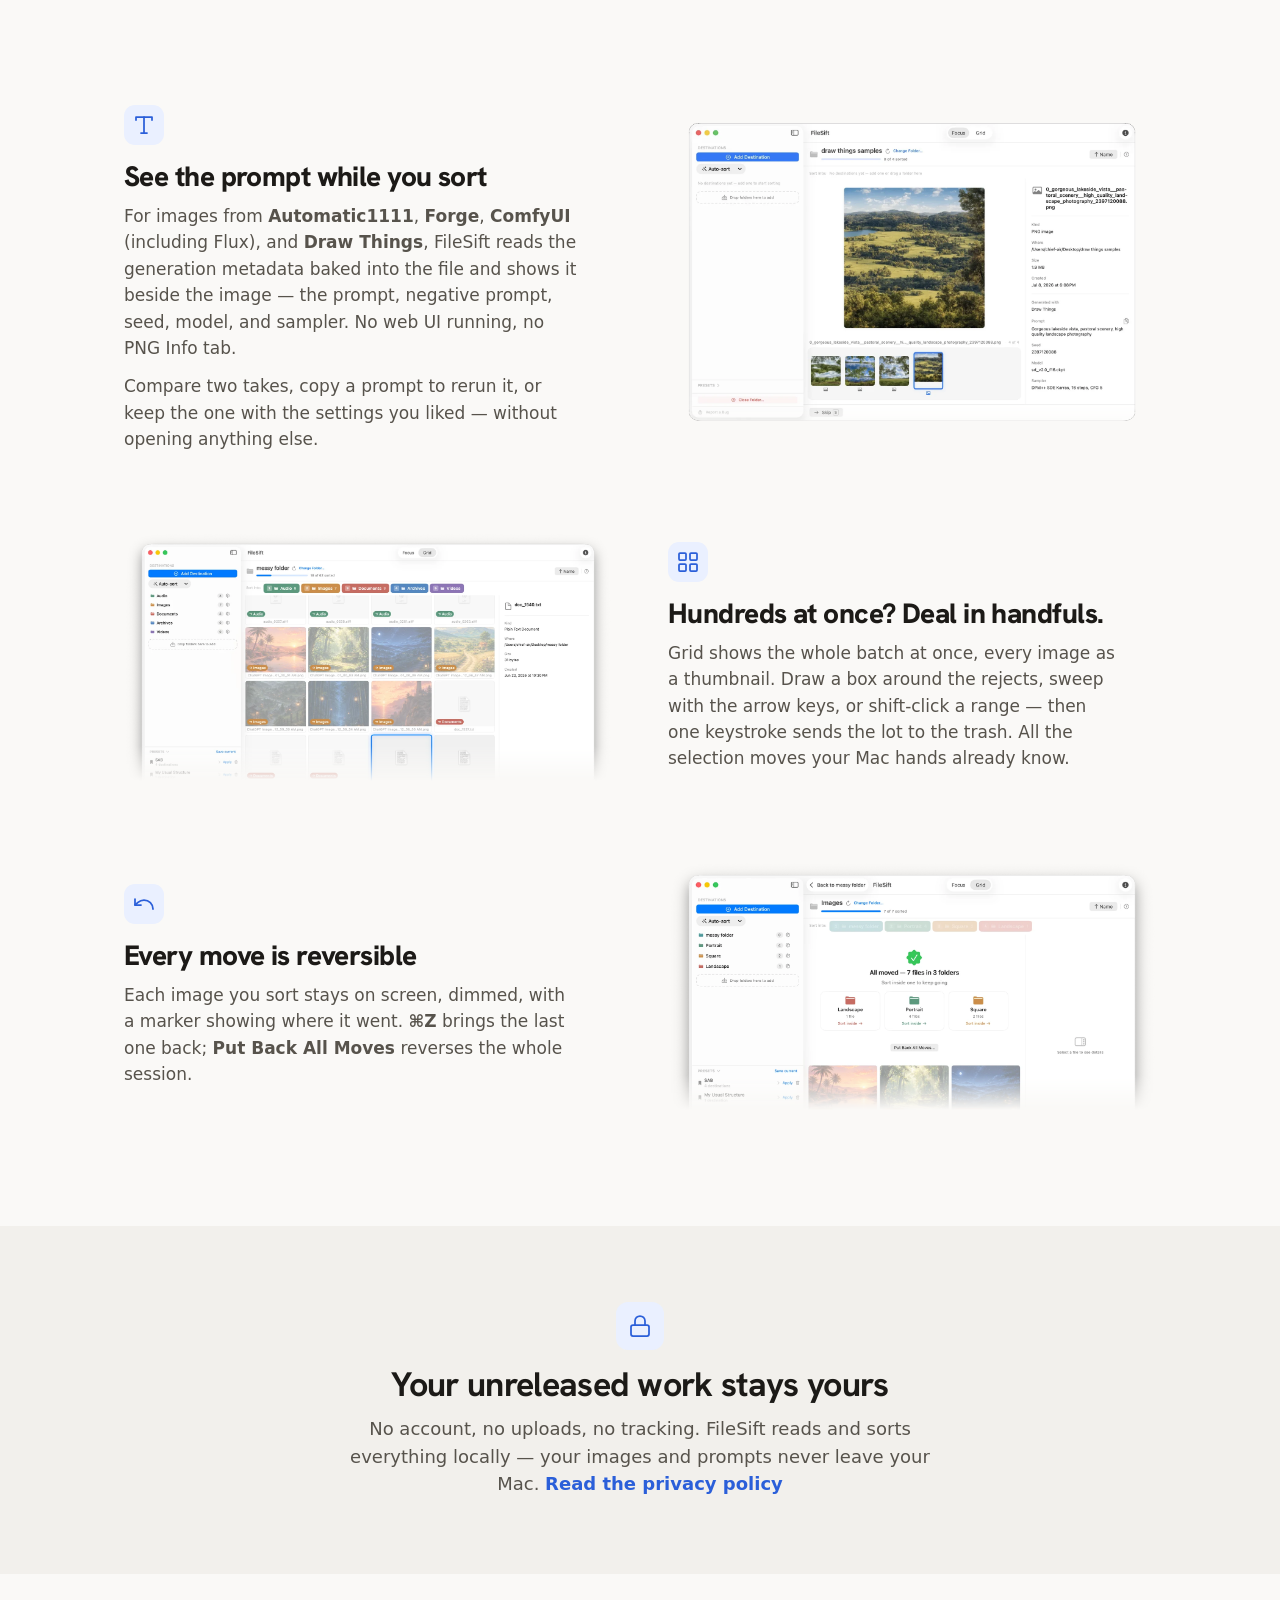
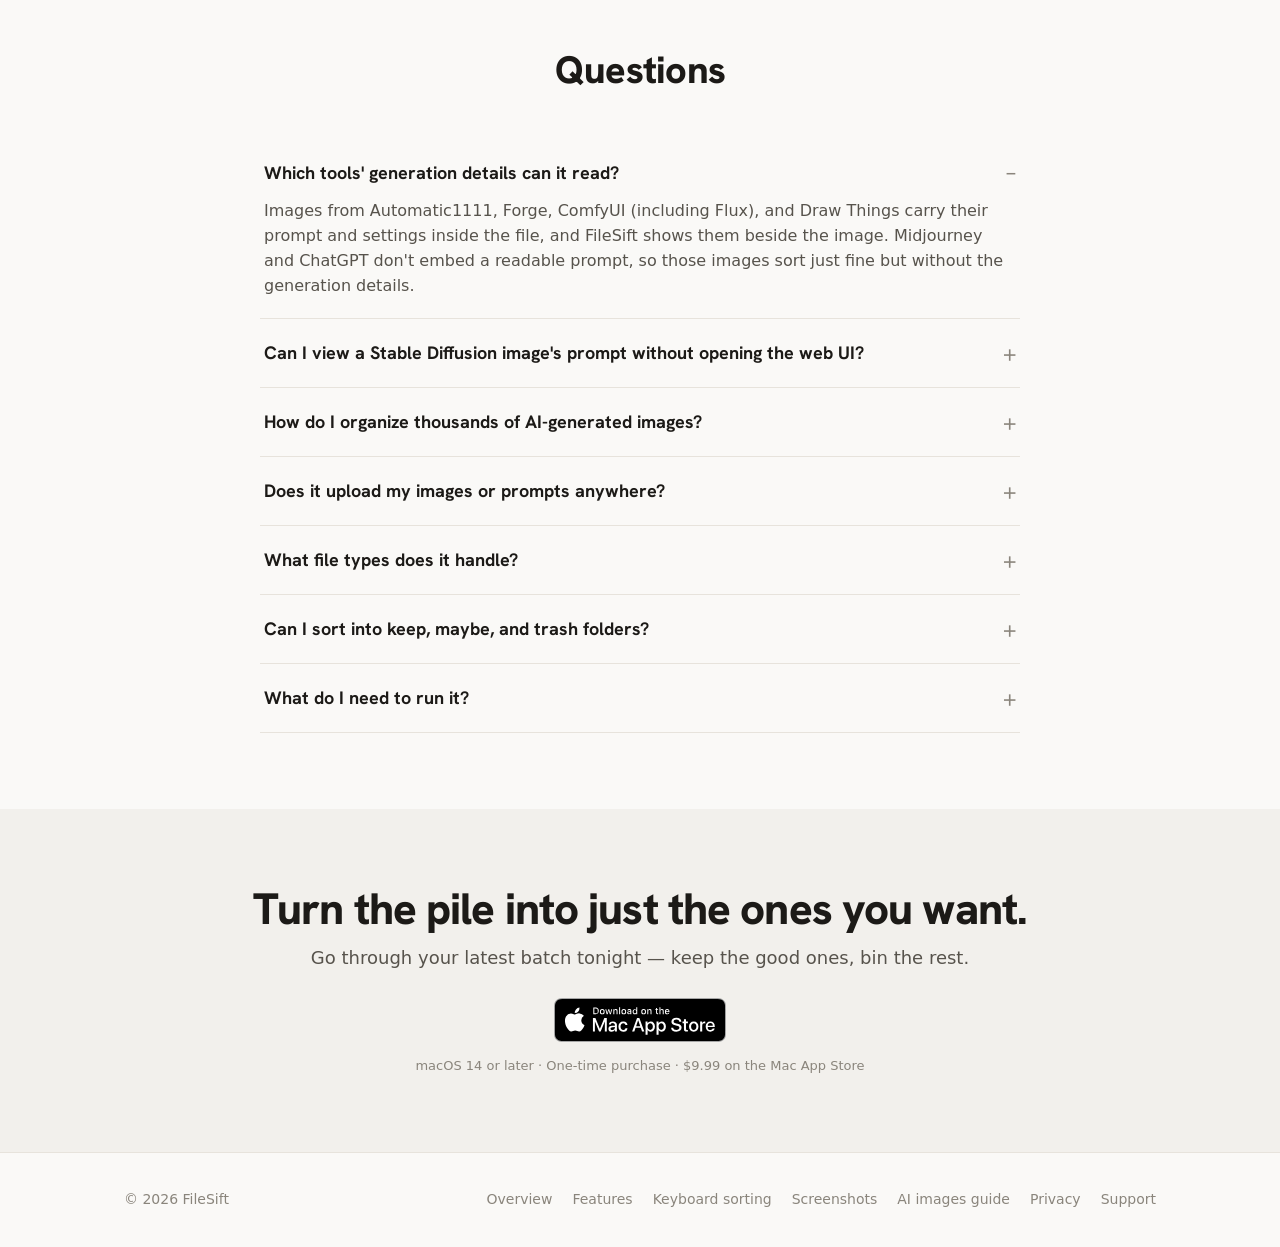
==== commit d24c6c0c: "Add keyboard-sorting and screenshots use-case pages + AI images guide Co-Authored-By: Claude Fable 5" ====
--- a/ai-generations.html
+++ b/ai-generations.html
@@ -138,7 +138,7 @@
       <div class="section-head">
         <span class="eyebrow">Built for the generation pile</span>
         <h2>Organize your ComfyUI, Automatic1111, and Draw Things outputs.</h2>
-        <p>An afternoon of prompting — Stable Diffusion, ComfyUI, Flux, Draw Things, Midjourney — can fill your outputs folder with hundreds of images, and most aren't the ones you'll keep. FileSift is the fast way to go through the batch and pull out the good ones.</p>
+        <p>An afternoon of prompting — Stable Diffusion, ComfyUI, Flux, Draw Things, Midjourney — can fill your outputs folder with hundreds of images, and most aren't the ones you'll keep. FileSift is the fast way to go through the batch and pull out the good ones. Sitting on a real backlog? <a href="ai-images-guide.html">Here's a full workflow for digging out</a>.</p>
       </div>
     </div>
   </section>
@@ -238,6 +238,9 @@
     <nav>
       <a href="index.html">Overview</a>
       <a href="features.html">Features</a>
+      <a href="sort-files-keyboard.html">Keyboard sorting</a>
+      <a href="organize-screenshots.html">Screenshots</a>
+      <a href="ai-images-guide.html">AI images guide</a>
       <a href="privacy.html">Privacy</a>
       <a href="mailto:filesiftapp@fastmail.com">Support</a>
     </nav>
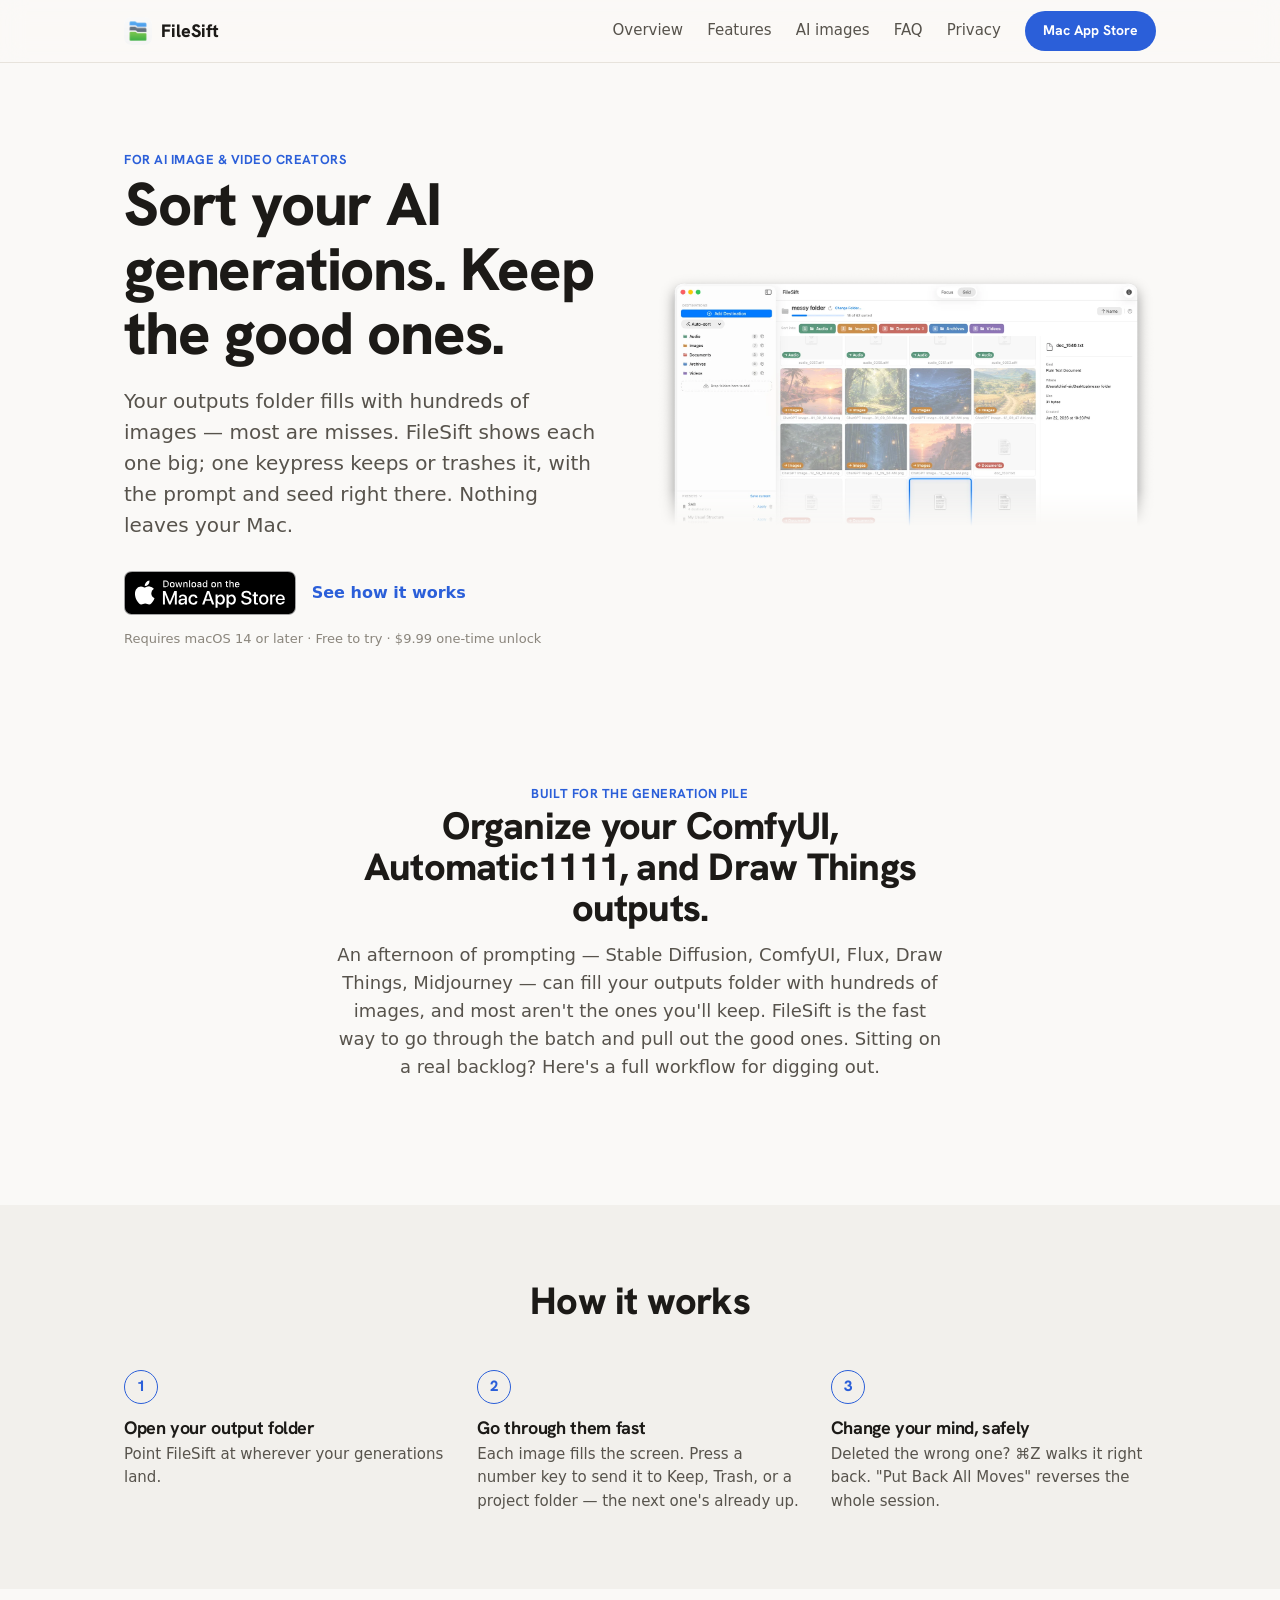
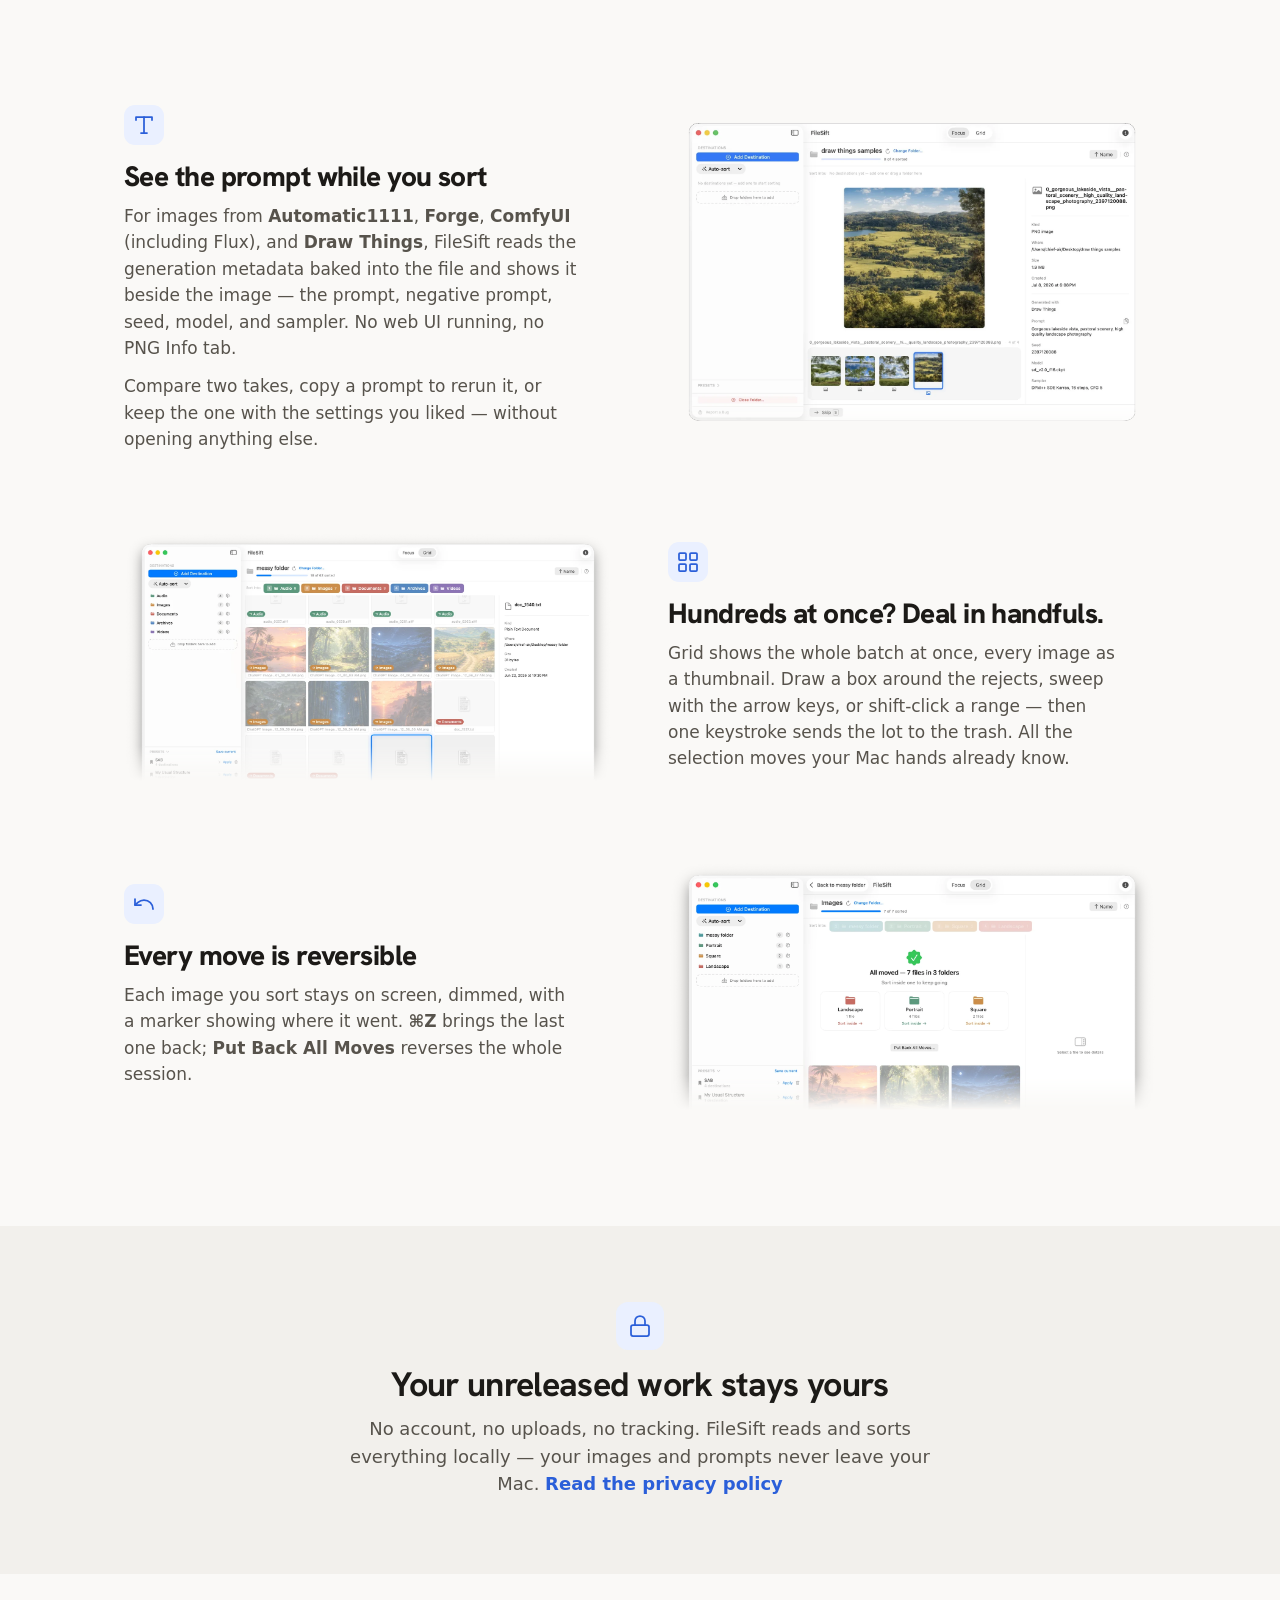
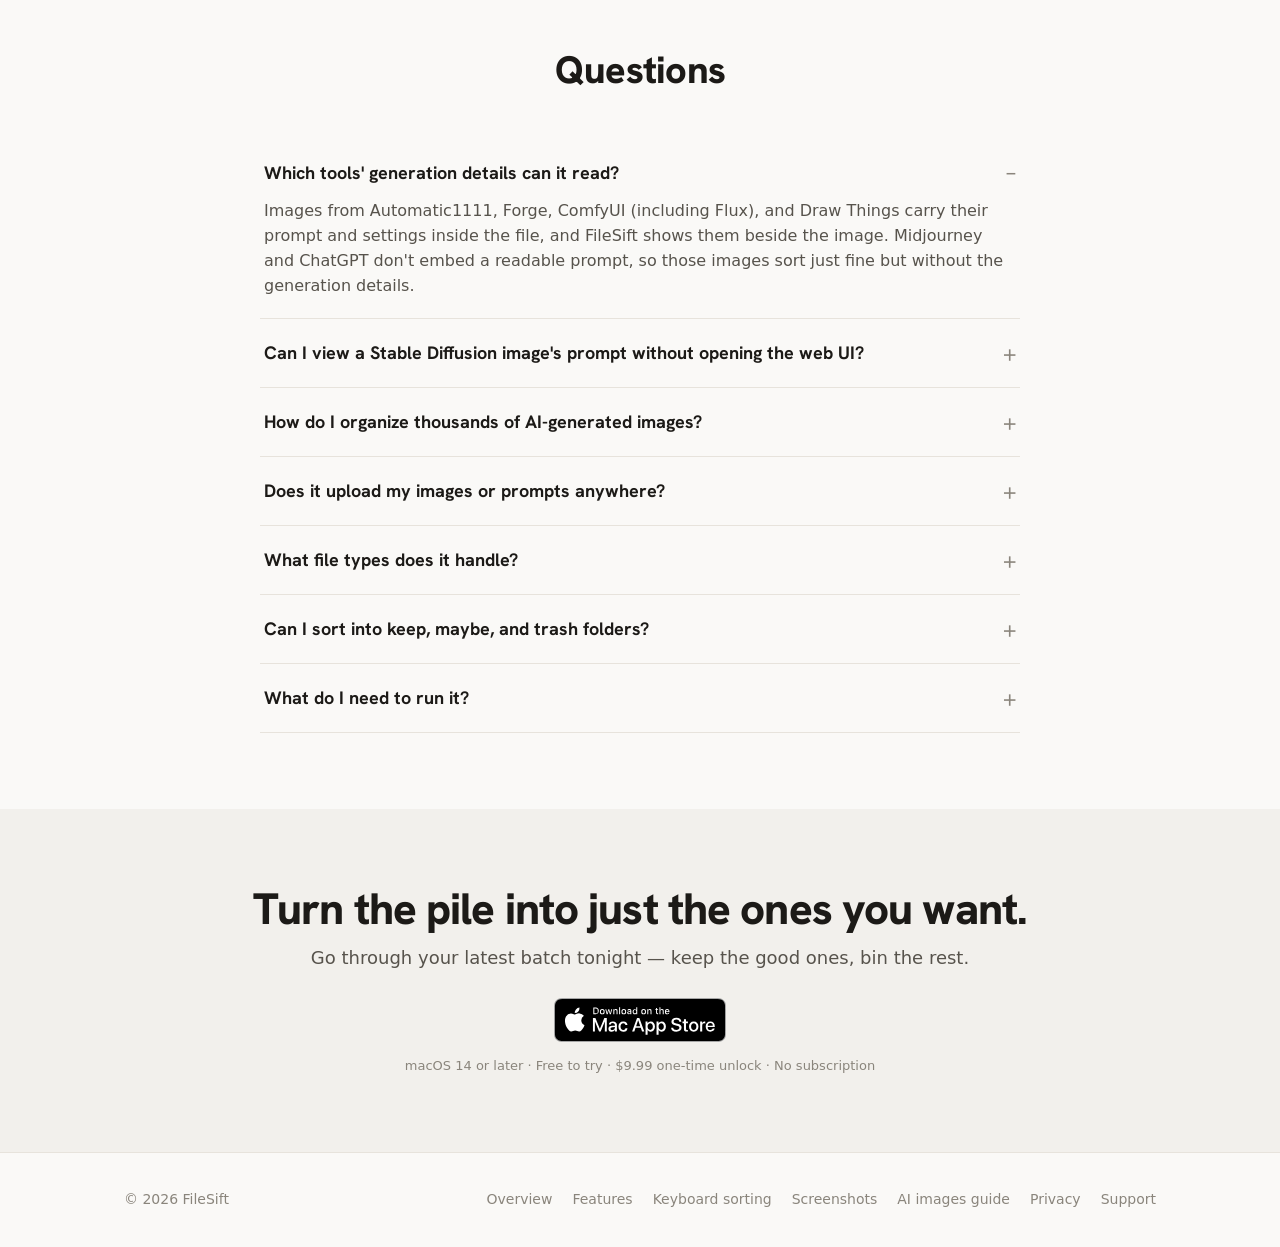
==== commit 19f1faae: "Site now says free-to-try, matching the App Store FileSift went free with a $9.99 "FileSift Unlimite" ====
--- a/ai-generations.html
+++ b/ai-generations.html
@@ -123,7 +123,7 @@
         </a>
           <a class="link-arrow" href="#how">See how it works</a>
         </div>
-        <p class="note">Requires macOS 14 or later · $9.99 on the Mac App Store</p>
+        <p class="note">Requires macOS 14 or later · Free to try · $9.99 one-time unlock</p>
       </div>
 
       <div>
@@ -227,7 +227,7 @@
           </picture>
         </a>
       </div>
-      <p class="note">macOS 14 or later · One-time purchase · $9.99 on the Mac App Store</p>
+      <p class="note">macOS 14 or later · Free to try · $9.99 one-time unlock · No subscription</p>
     </div>
   </section>
 </main>
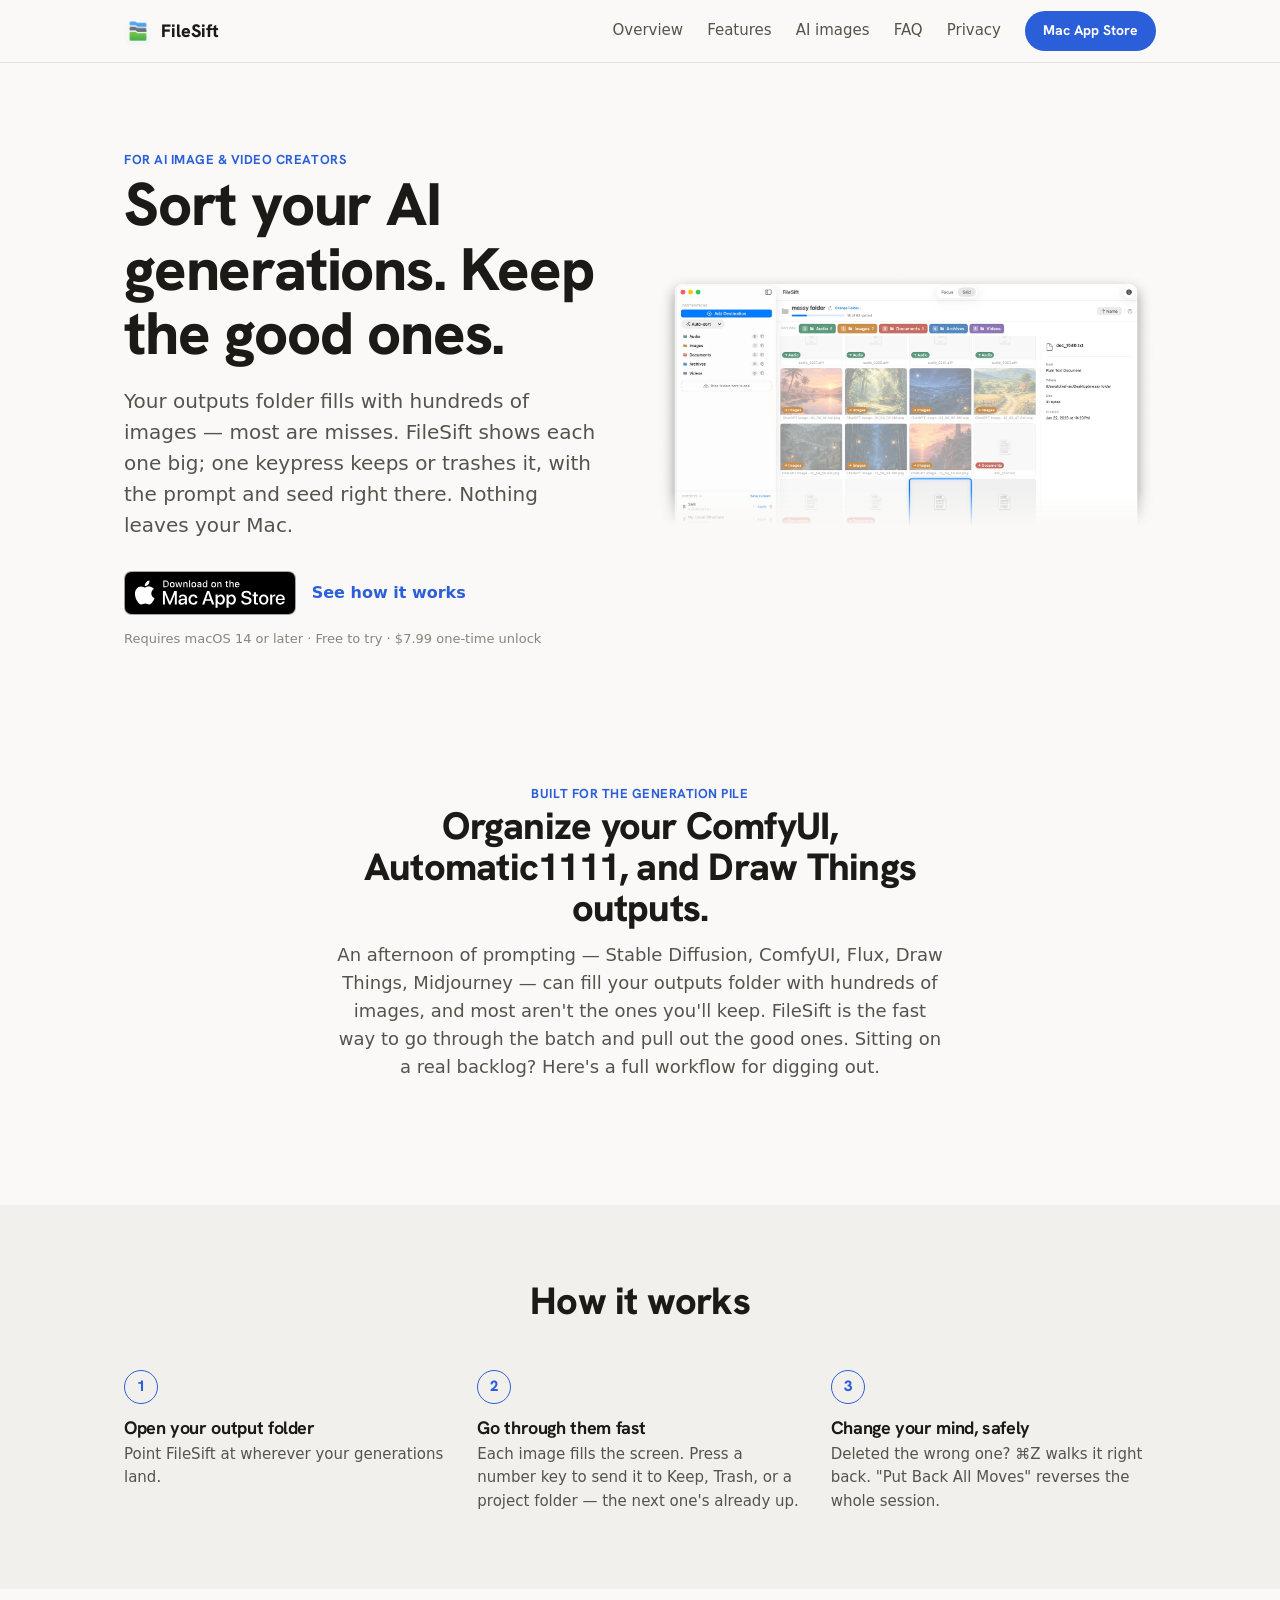
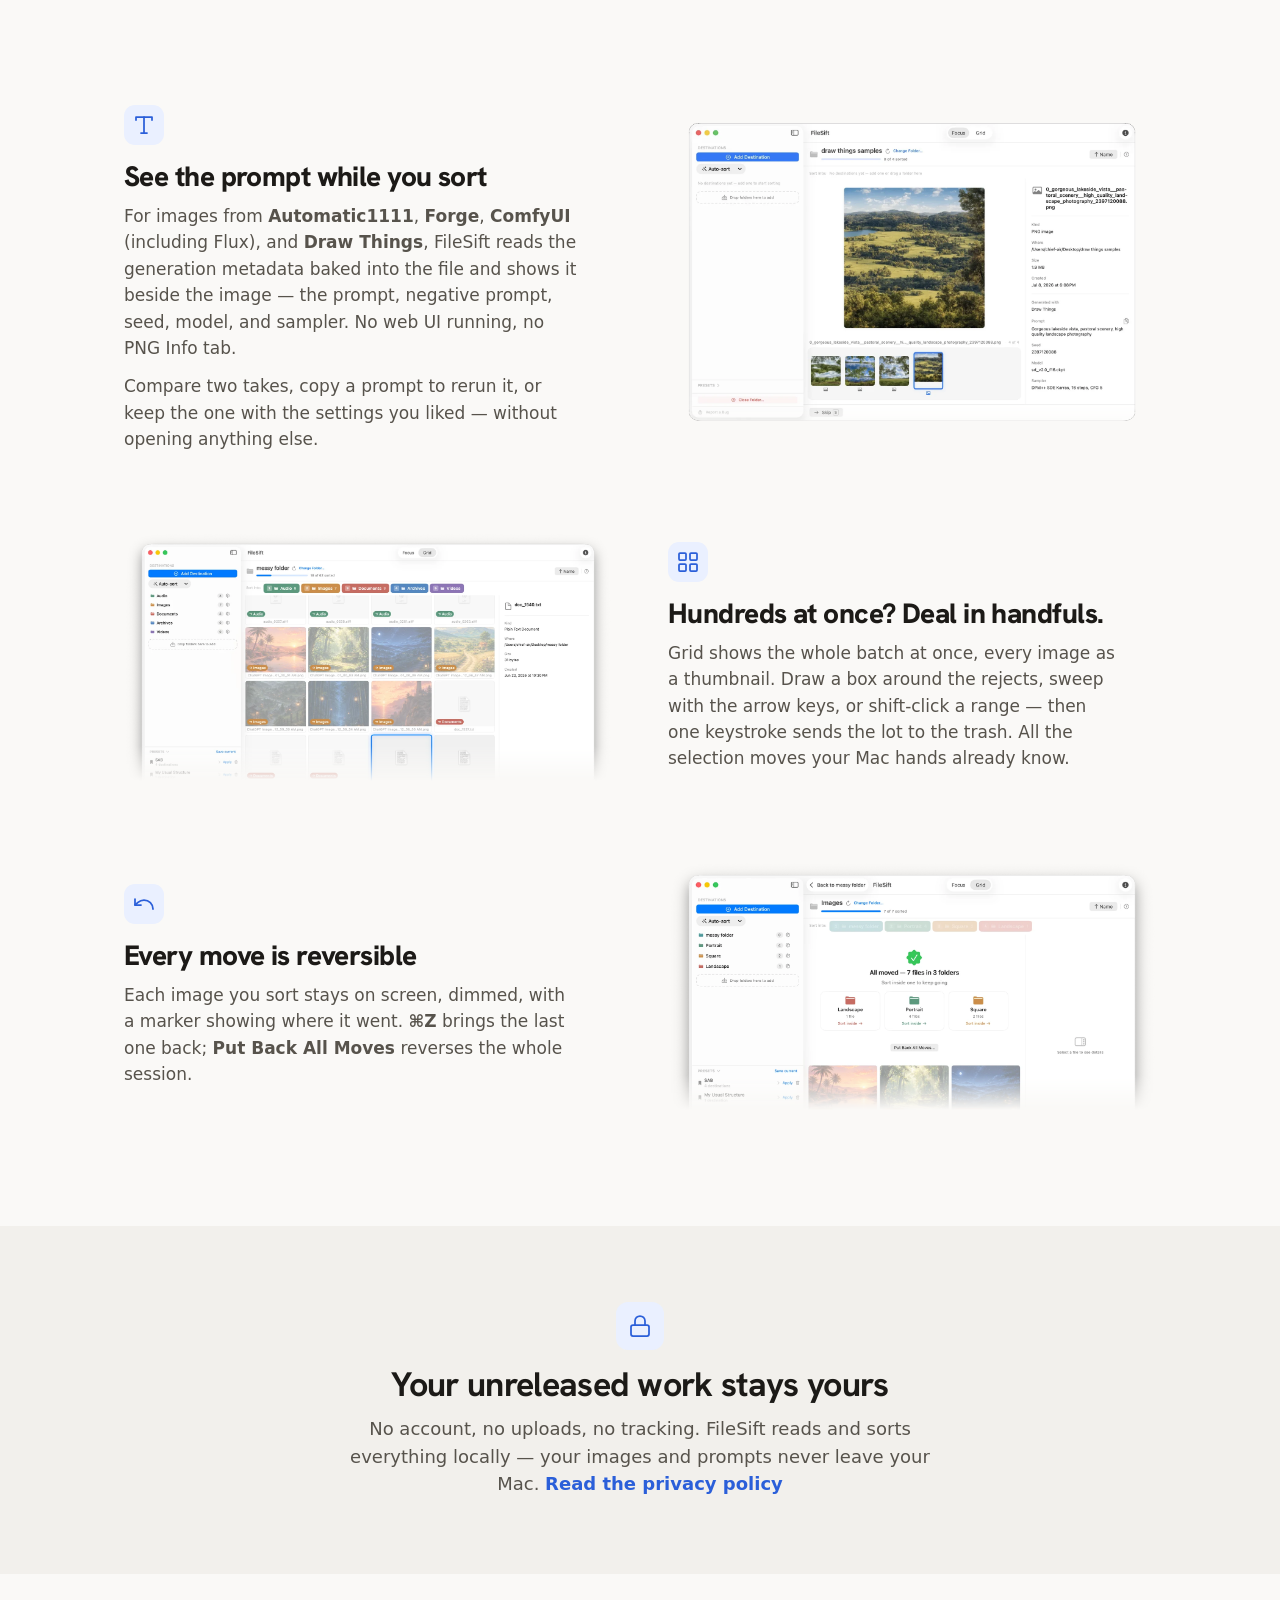
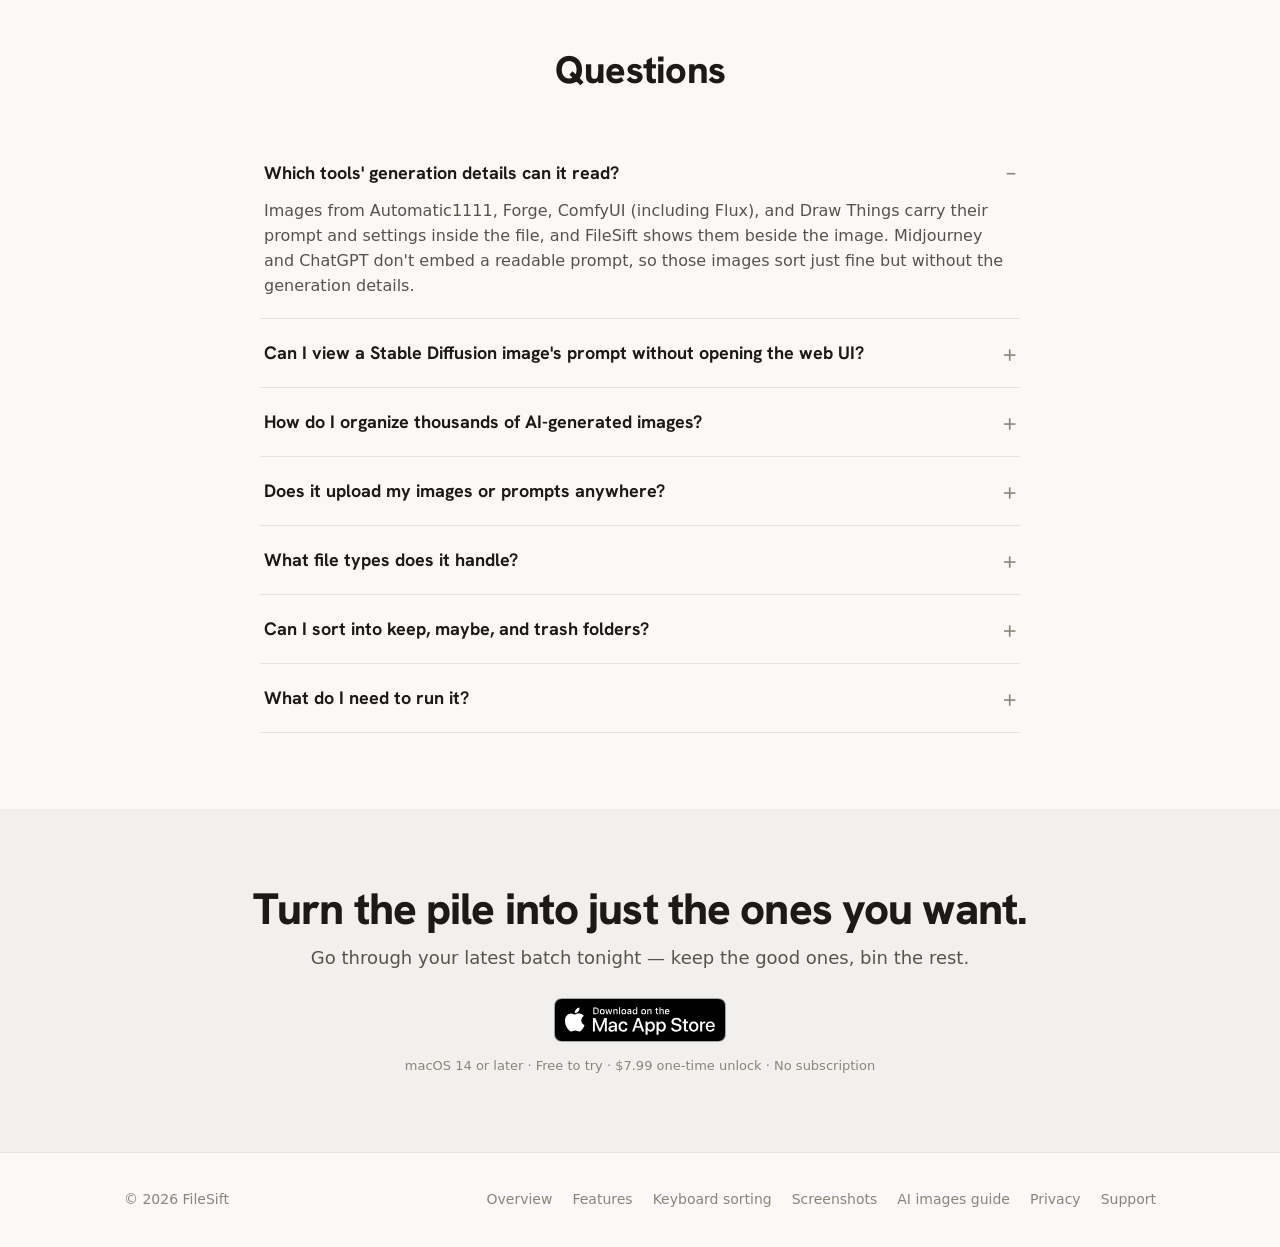
==== commit d736e685: "Correct the price: FileSift Unlimited is $7.99, not $9.99 Every pricing line published earlier today" ====
--- a/ai-generations.html
+++ b/ai-generations.html
@@ -123,7 +123,7 @@
         </a>
           <a class="link-arrow" href="#how">See how it works</a>
         </div>
-        <p class="note">Requires macOS 14 or later · Free to try · $9.99 one-time unlock</p>
+        <p class="note">Requires macOS 14 or later · Free to try · $7.99 one-time unlock</p>
       </div>
 
       <div>
@@ -227,7 +227,7 @@
           </picture>
         </a>
       </div>
-      <p class="note">macOS 14 or later · Free to try · $9.99 one-time unlock · No subscription</p>
+      <p class="note">macOS 14 or later · Free to try · $7.99 one-time unlock · No subscription</p>
     </div>
   </section>
 </main>
